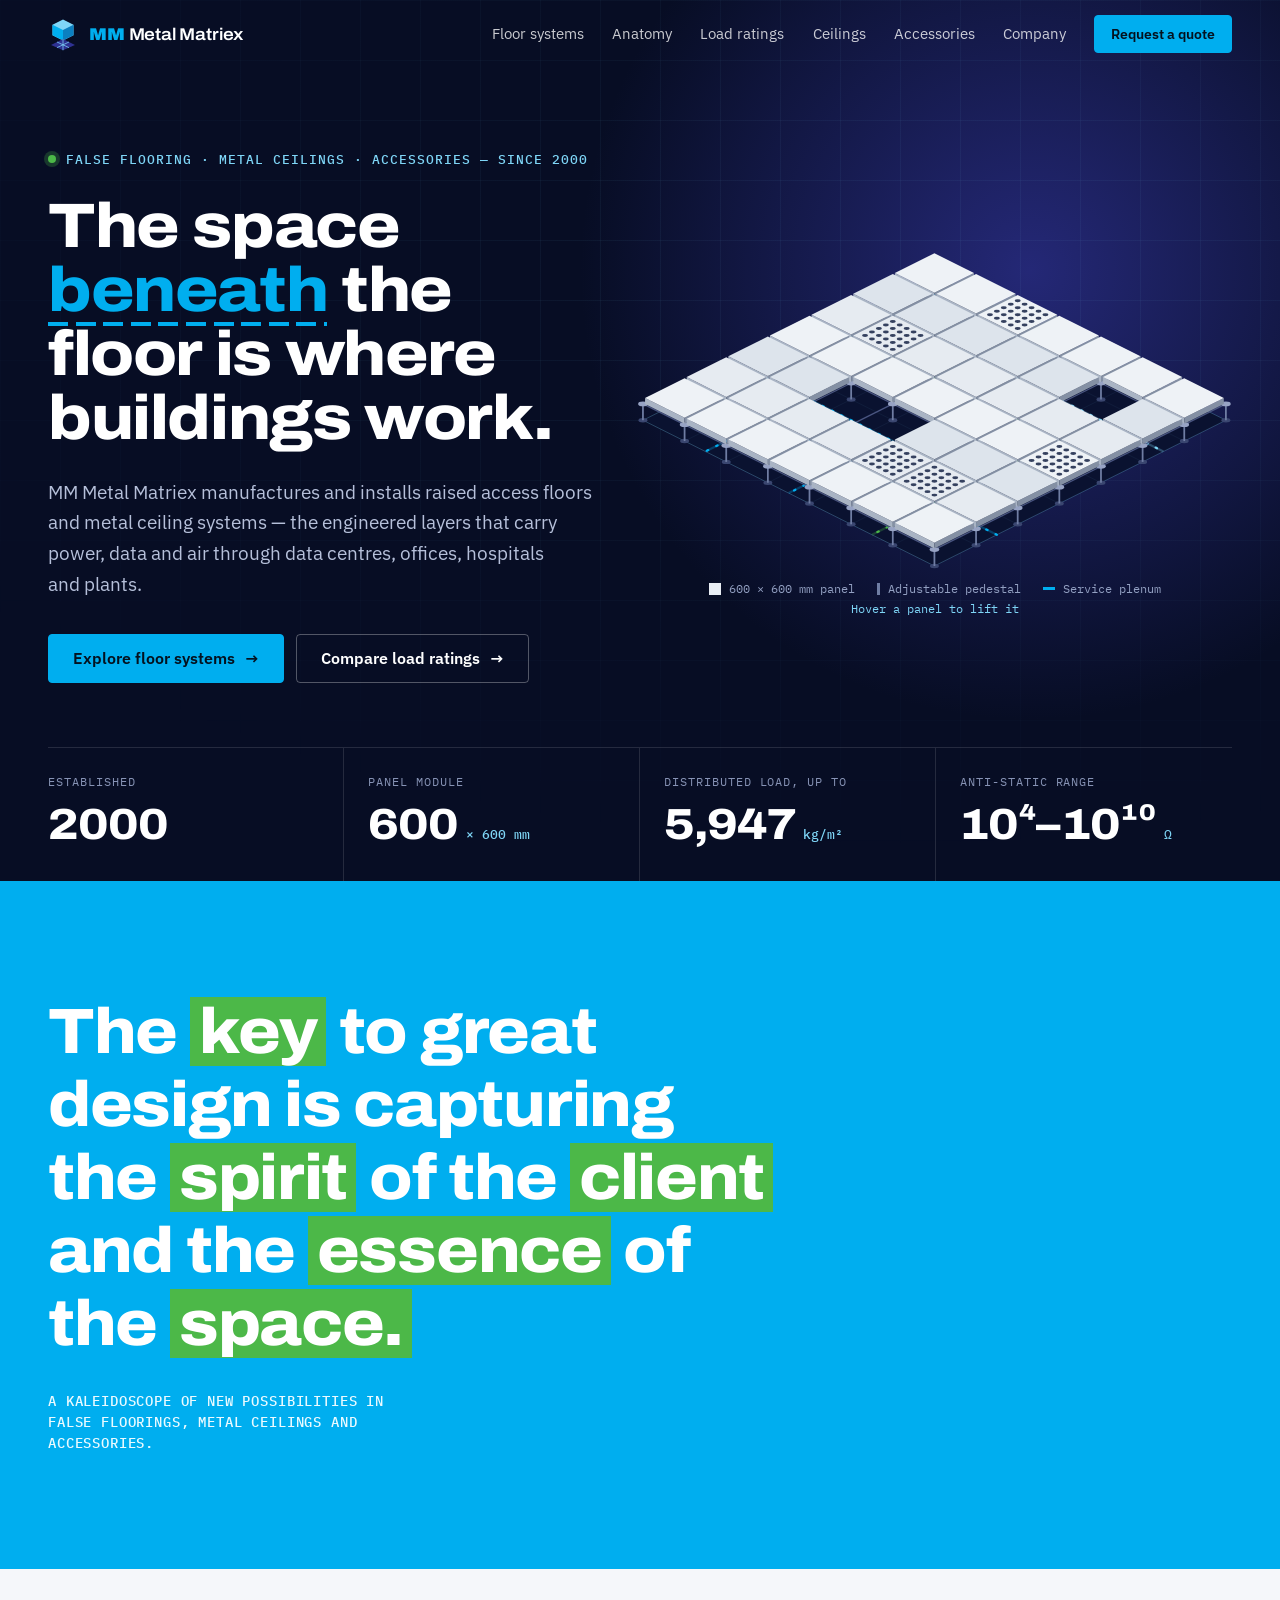
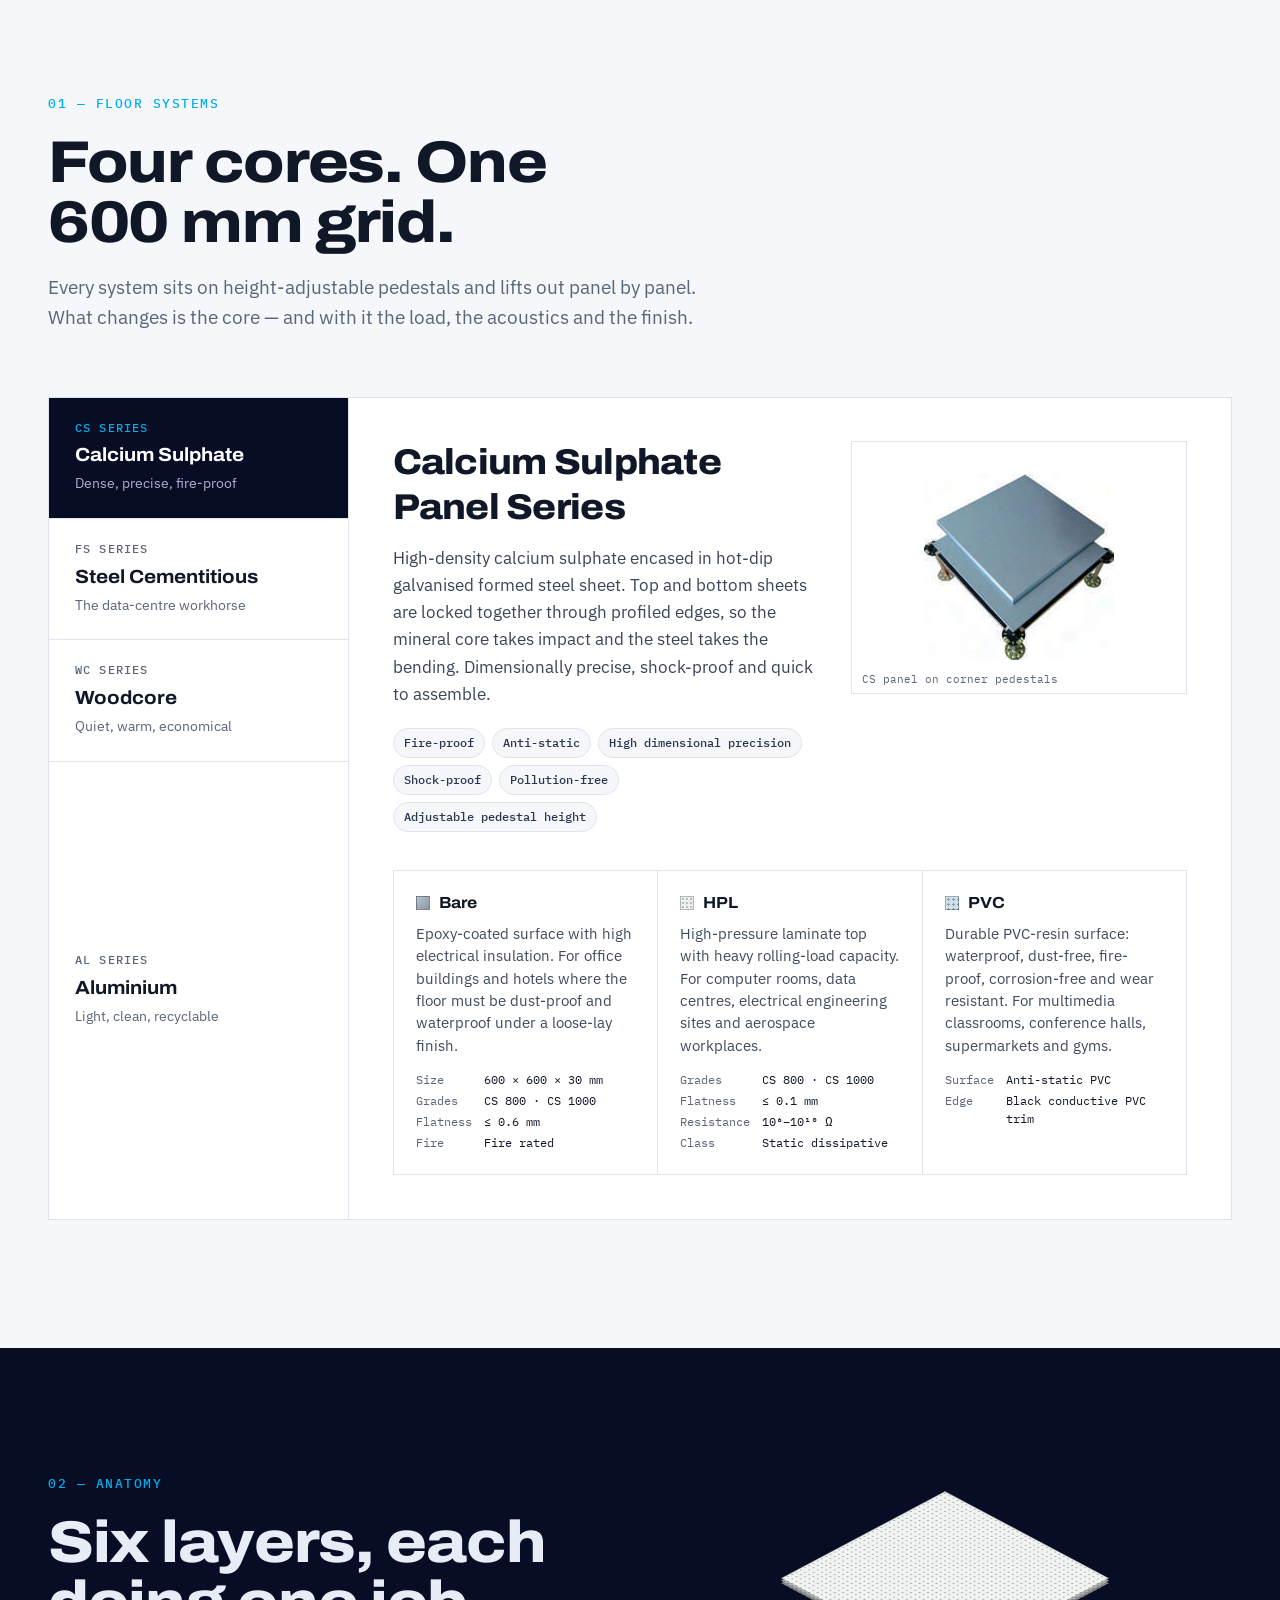
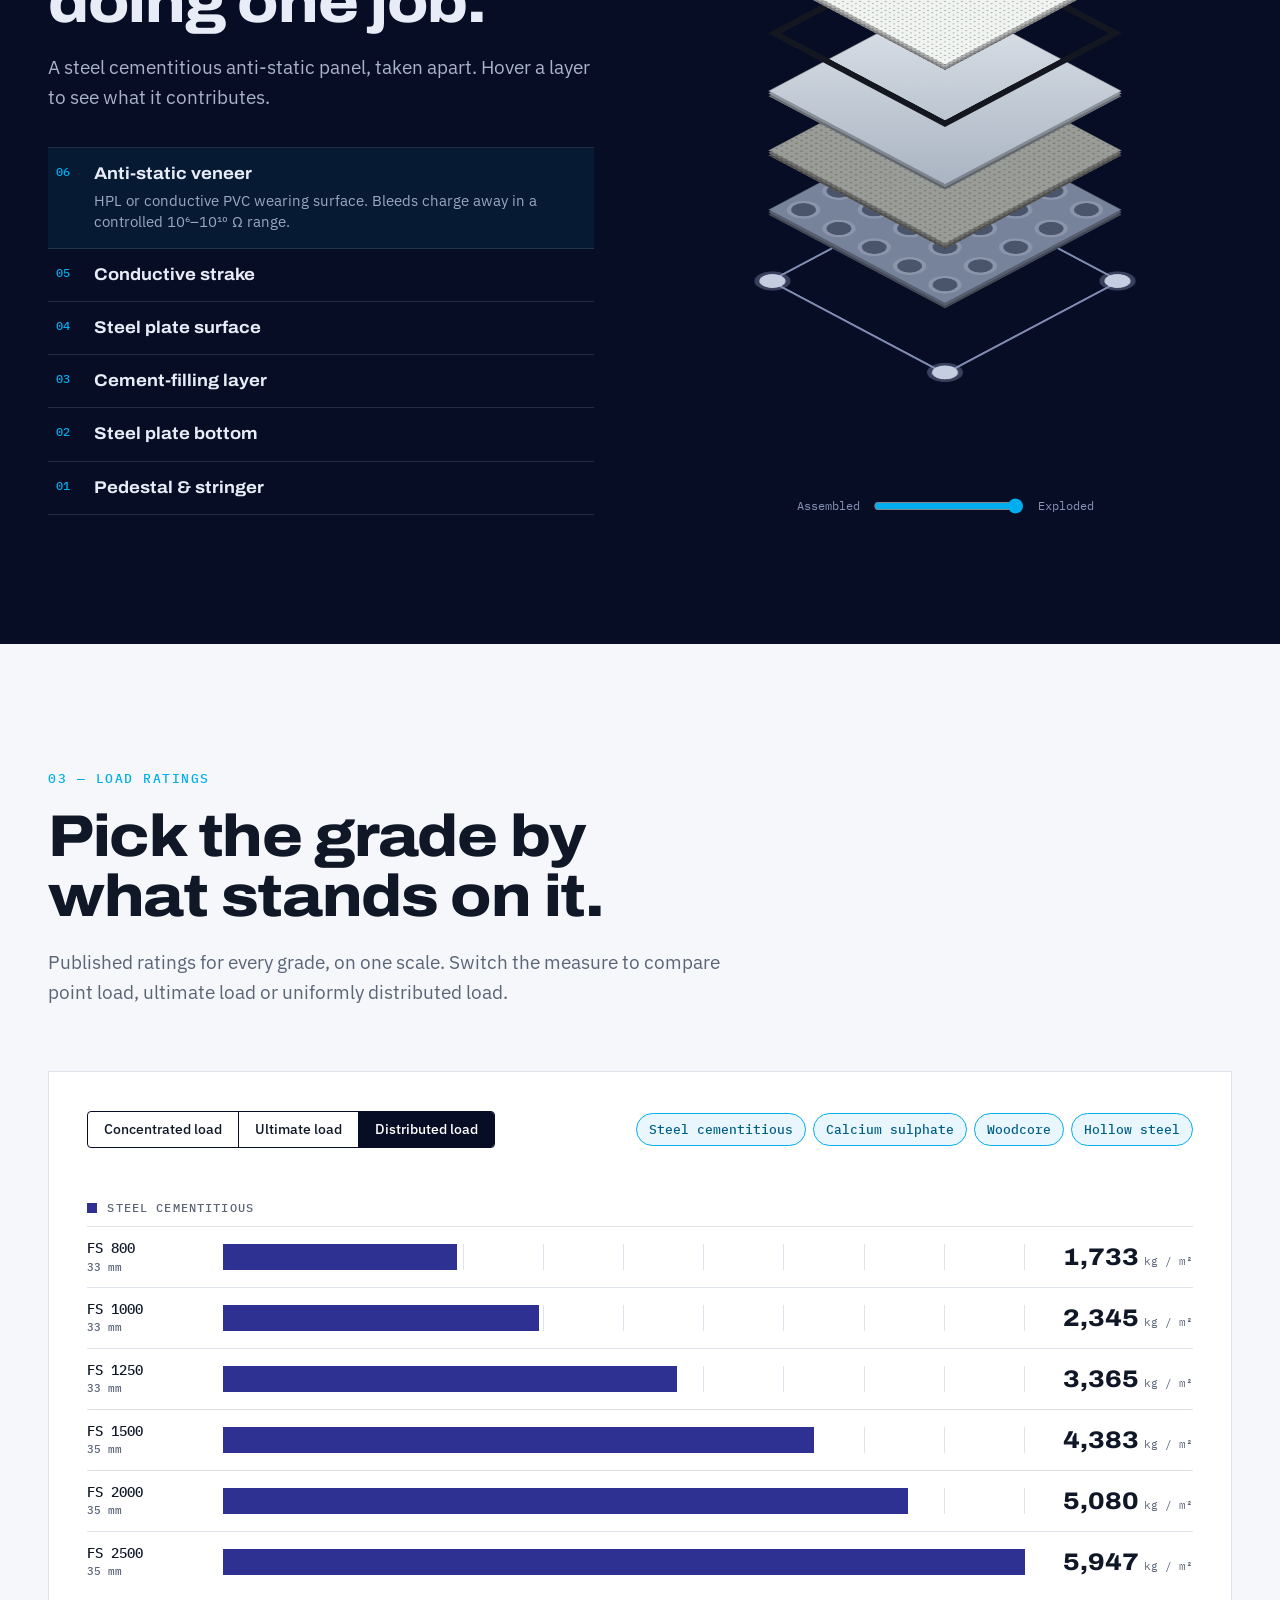
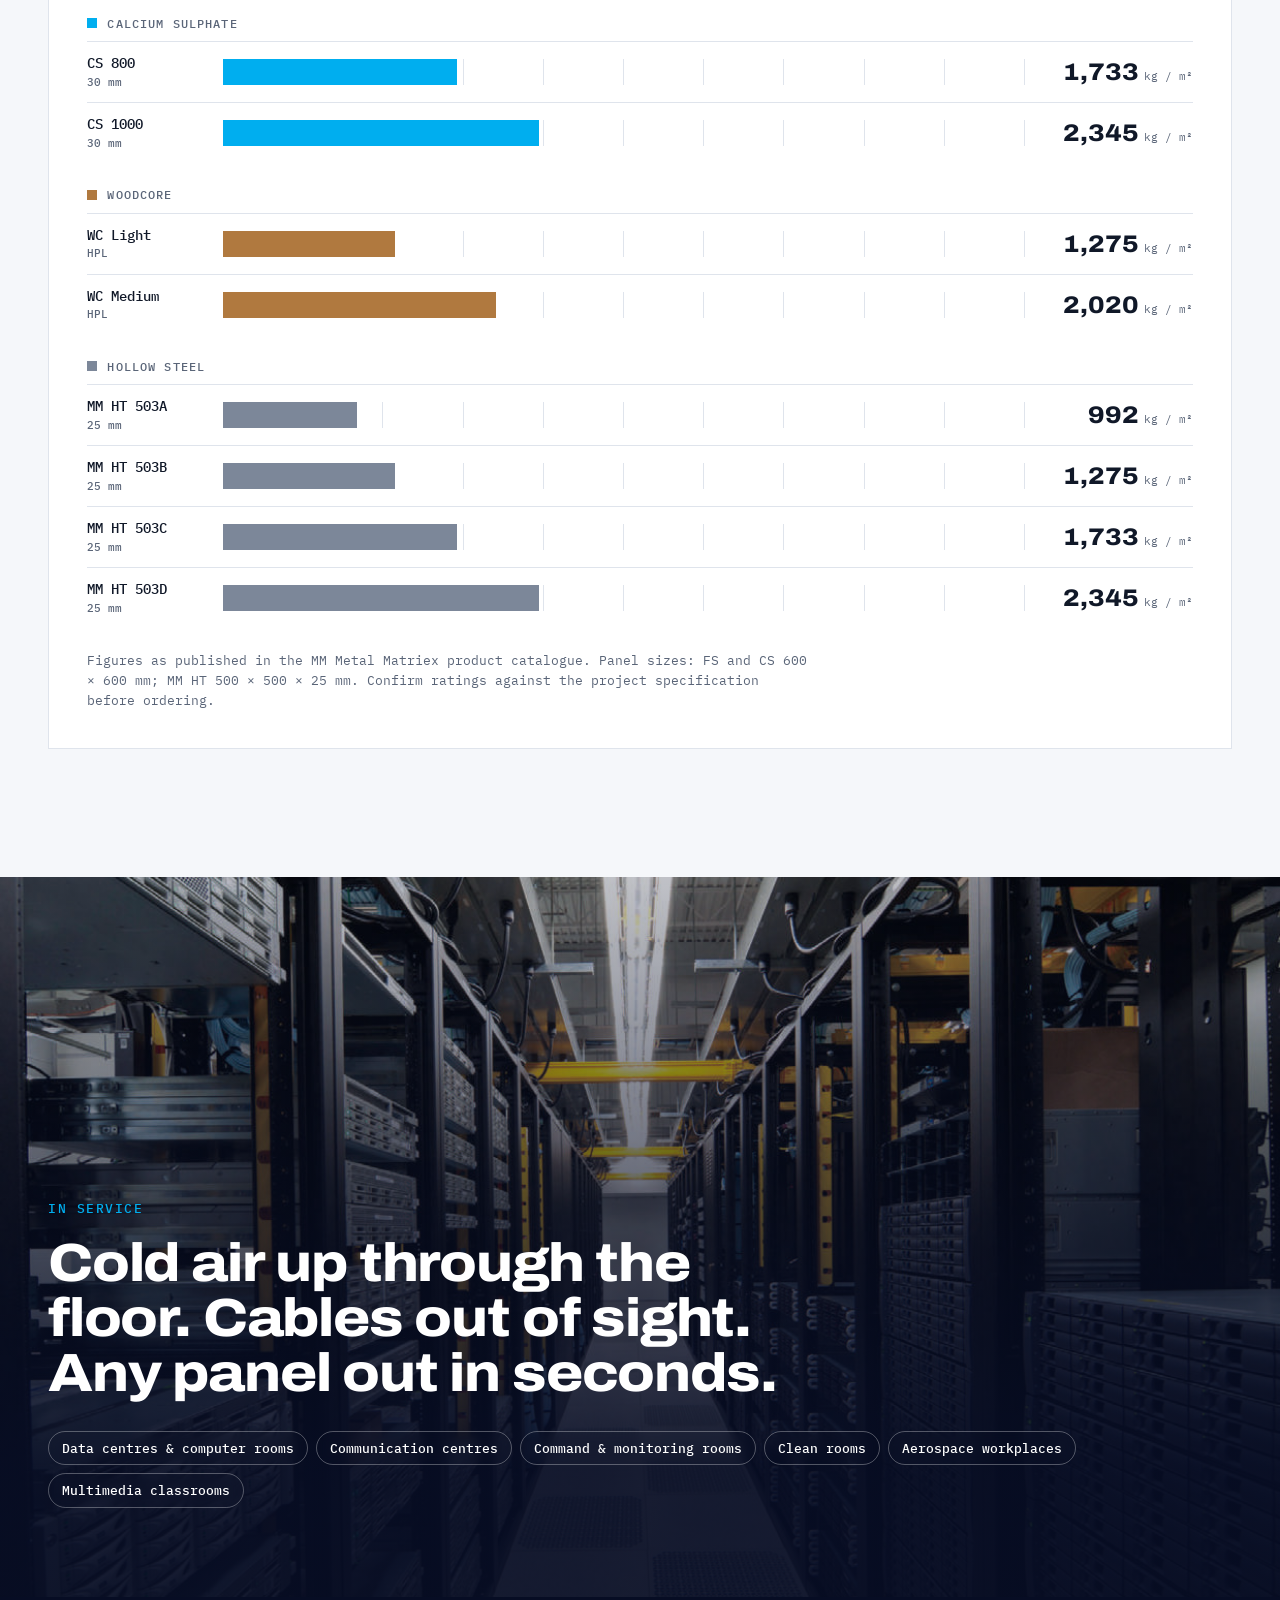
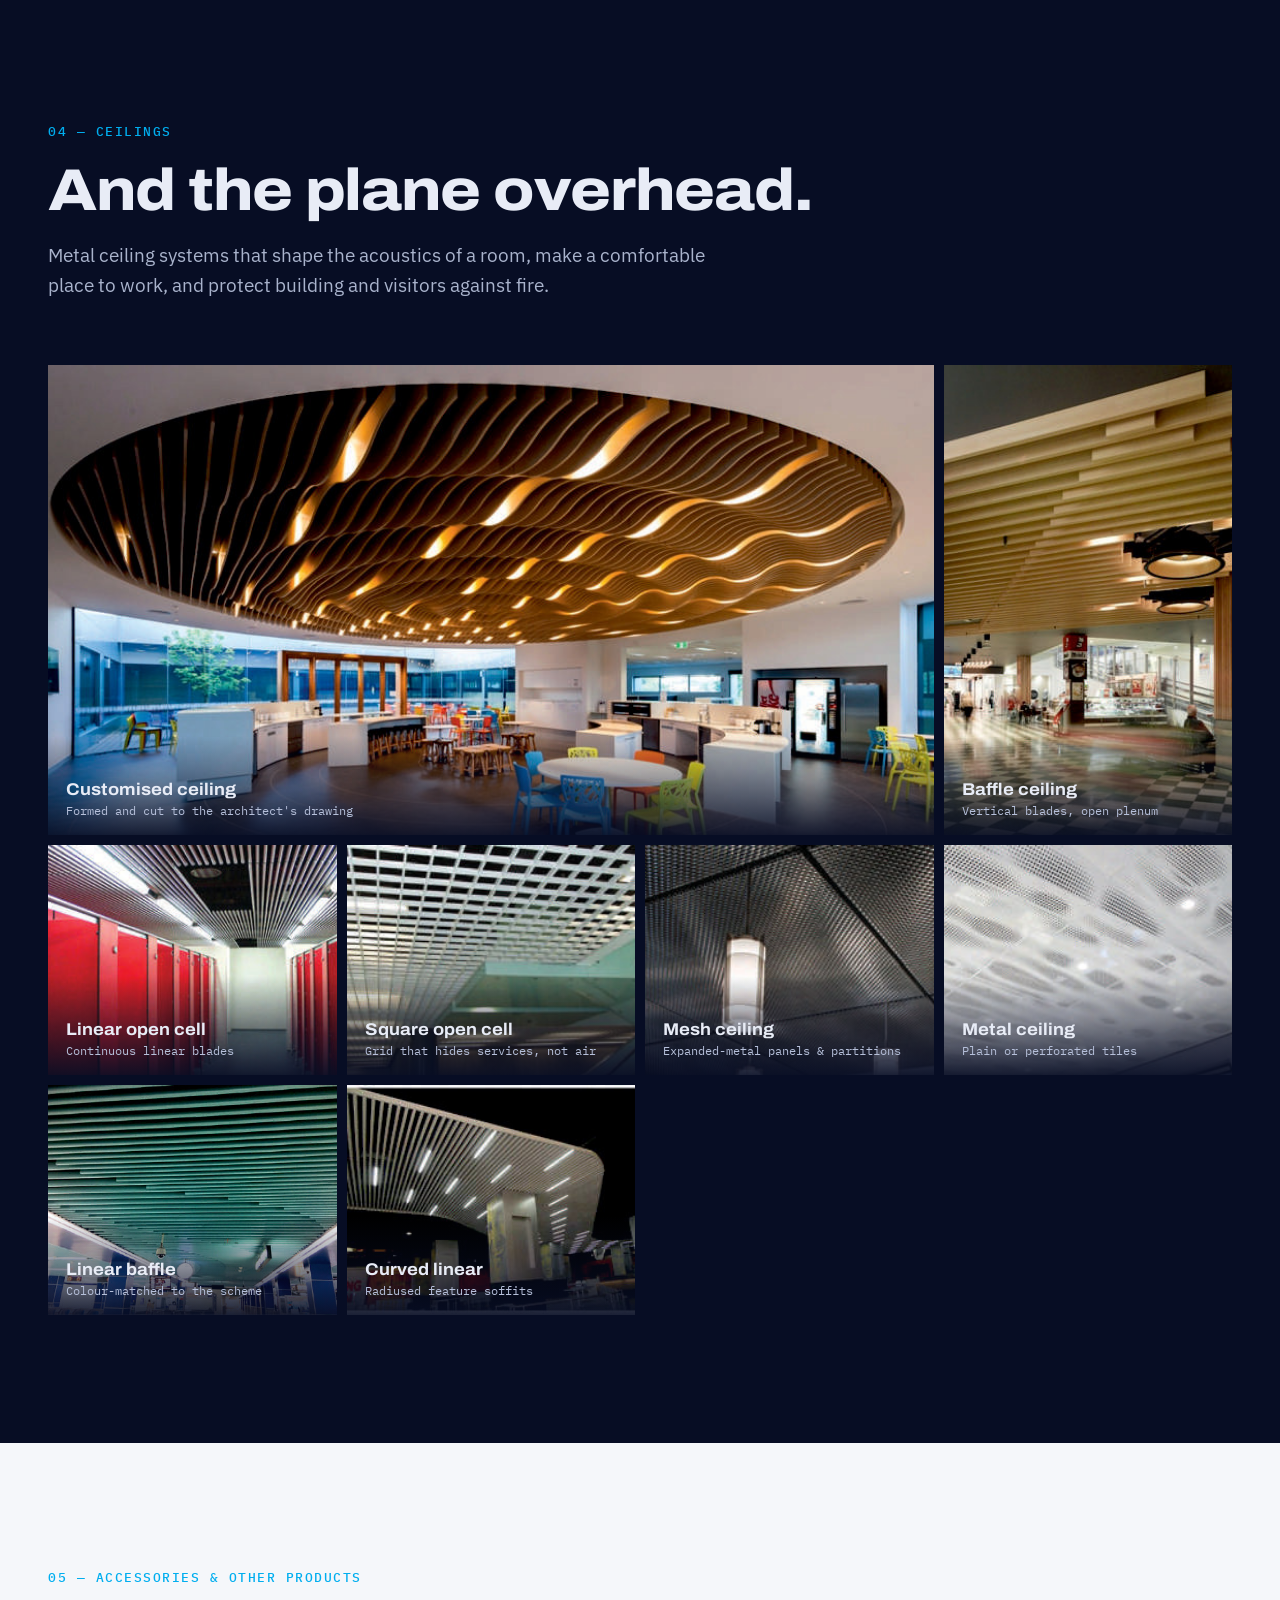
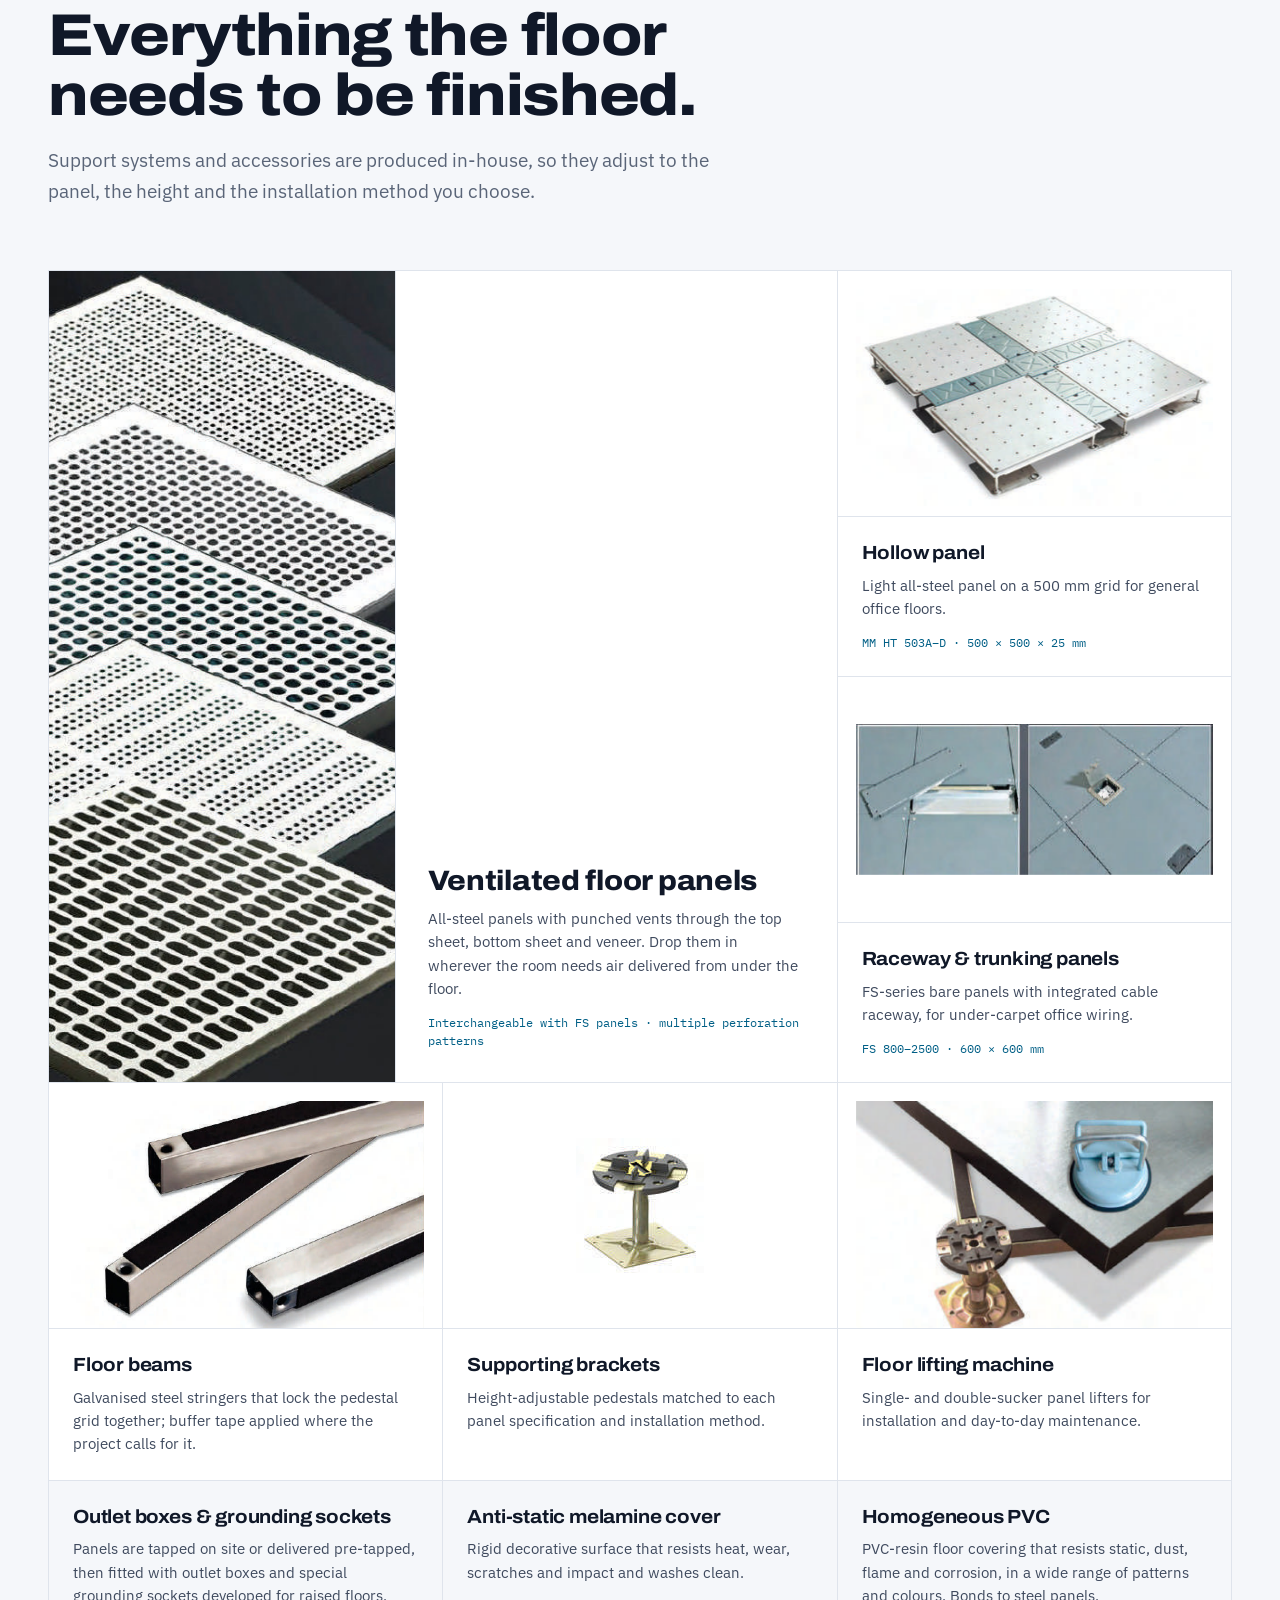
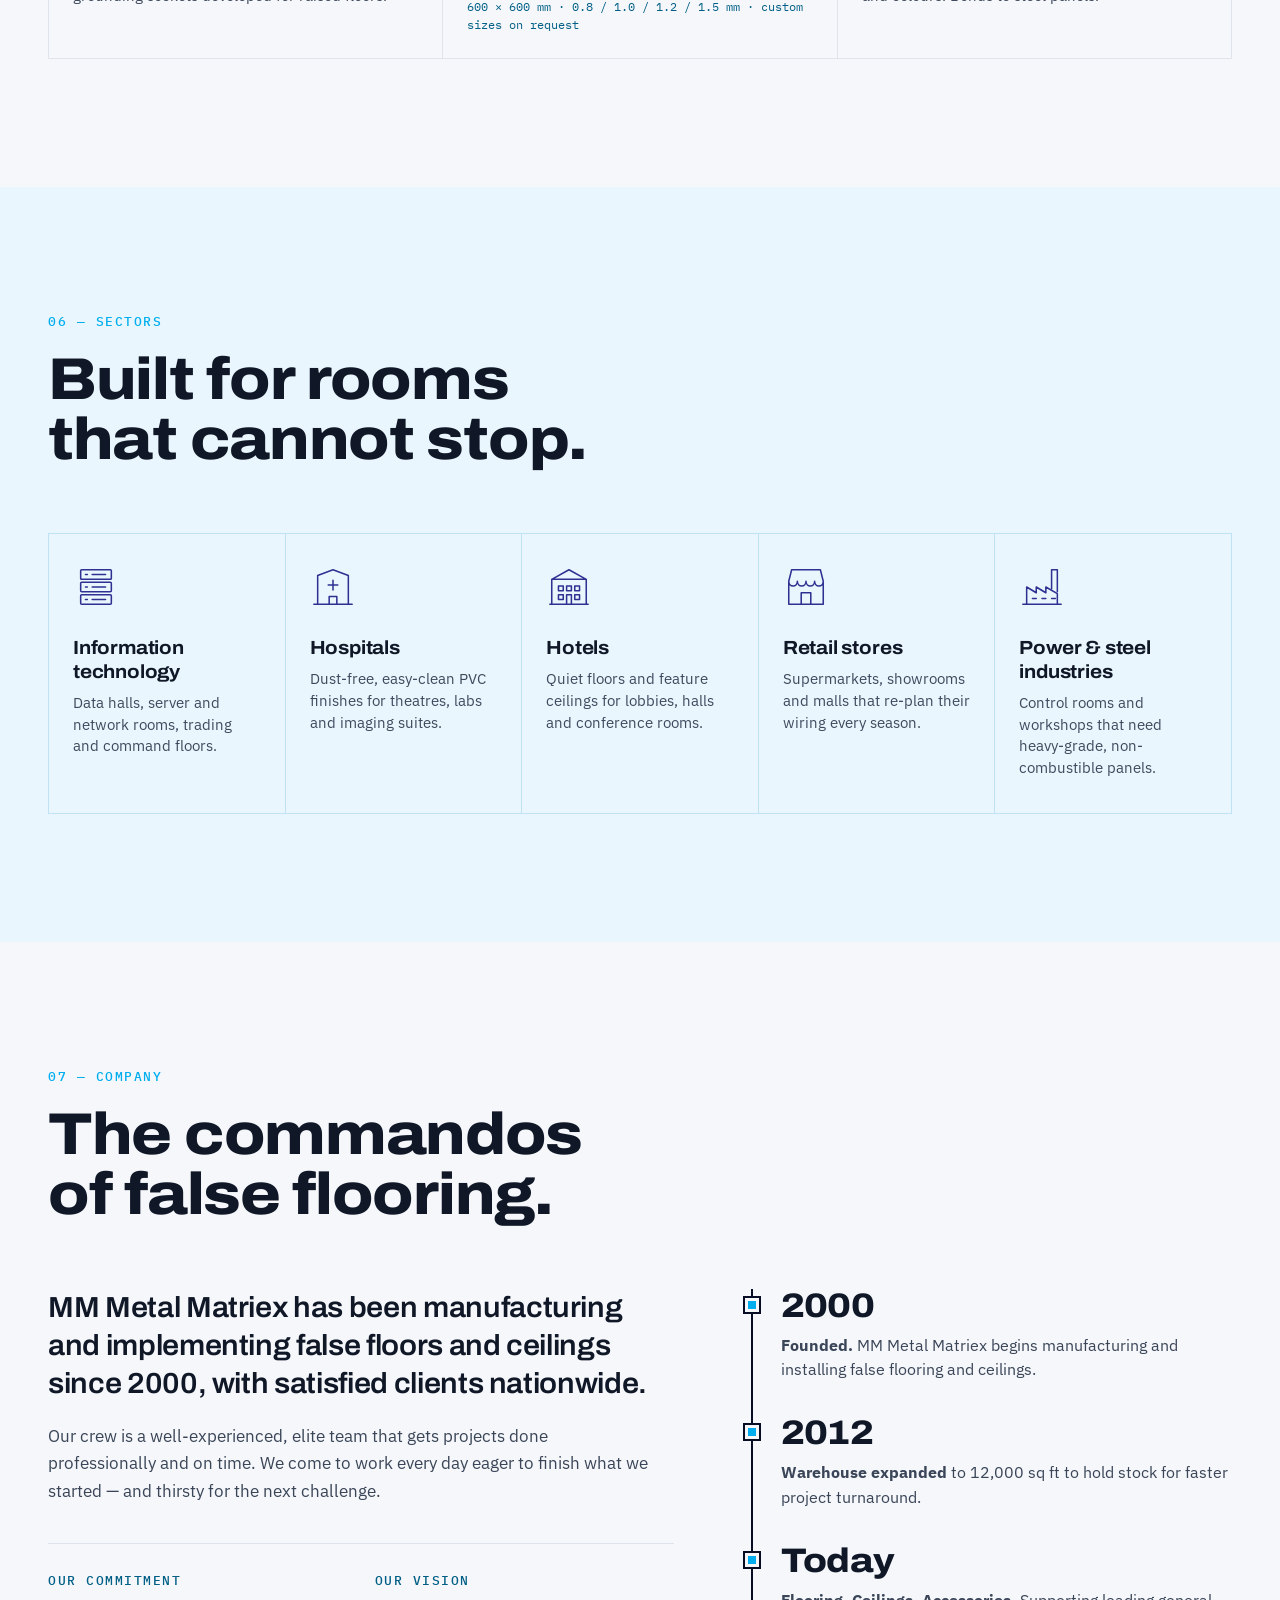
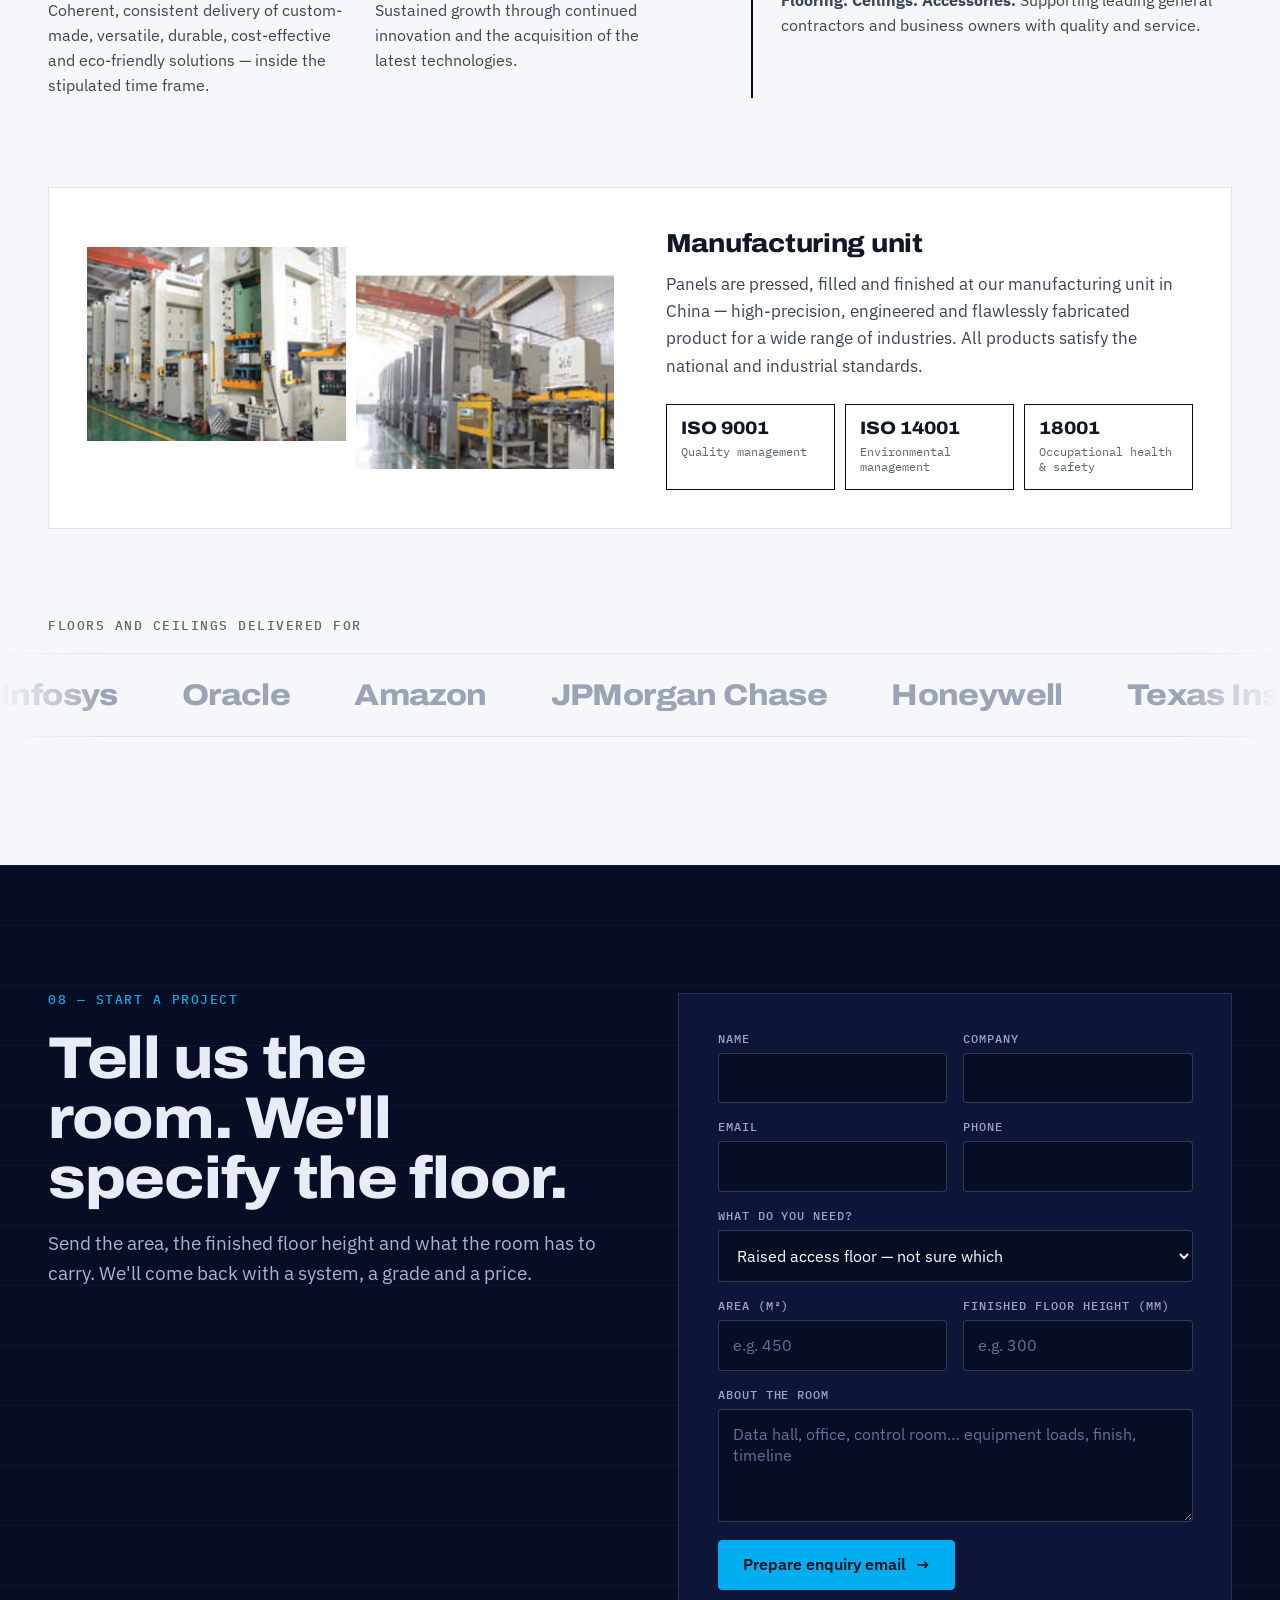
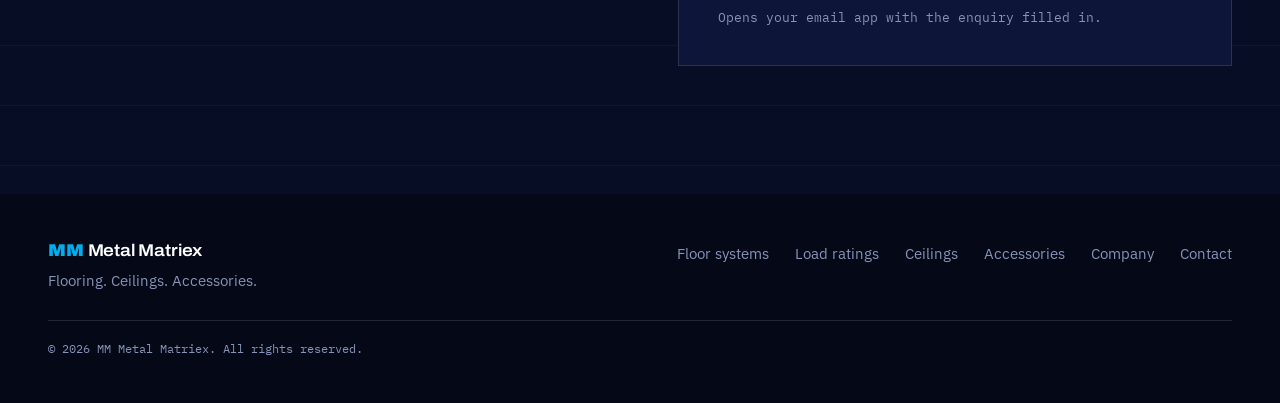
==== index.html @ 594da1cd "Build MM Metal Matriex website from product catalogue Single-page static site: interactive raised-fl" ====
<!doctype html>
<html lang="en">
<head>
<meta charset="utf-8">
<meta name="viewport" content="width=device-width, initial-scale=1">
<title>MM Metal Matriex — Raised Access Floors, Metal Ceilings &amp; Accessories</title>
<meta name="description" content="MM Metal Matriex manufactures and installs raised access flooring, metal ceiling systems and accessories for data centres, offices, hospitals, hotels and industry. Since 2000.">
<meta name="theme-color" content="#070d24">
<meta property="og:title" content="MM Metal Matriex — Raised Access Floors &amp; Metal Ceilings">
<meta property="og:description" content="Calcium sulphate, steel cementitious, woodcore and aluminium access floors. Metal ceiling systems. Manufactured, supplied and installed since 2000.">
<meta property="og:image" content="assets/img/datacenter.jpg">
<link rel="icon" type="image/svg+xml" href="assets/favicon.svg">
<link rel="preconnect" href="https://fonts.googleapis.com">
<link rel="preconnect" href="https://fonts.gstatic.com" crossorigin>
<link href="https://fonts.googleapis.com/css2?family=Archivo:wdth,wght@62..125,400..900&family=IBM+Plex+Mono:wght@400;500&family=IBM+Plex+Sans:wght@400;500;600&display=swap" rel="stylesheet">
<link rel="stylesheet" href="css/styles.css">
</head>
<body>
<a class="skip" href="#main">Skip to content</a>

<header class="nav" id="nav">
  <div class="wrap nav__in">
    <a class="brand" href="#top" aria-label="MM Metal Matriex — home">
      <svg class="brand__mark" viewBox="0 0 40 44" aria-hidden="true">
        <path d="M20 2 34 9v14L20 30 6 23V9z" fill="#7fd6f7"/>
        <path d="M20 16v14L6 23V9z" fill="#00aeef"/>
        <path d="M20 16v14l14-7V9z" fill="#0b7fc0"/>
        <path d="M20 28 36 36 20 43 4 36z" fill="#2e3192"/>
        <path d="M20 28v15M12 32l16 7.5M28 32 12 39.5" stroke="#7fd6f7" stroke-width="1" fill="none"/>
      </svg>
      <span class="brand__txt"><b>MM</b> Metal Matriex</span>
    </a>
    <nav class="nav__links" id="navLinks" aria-label="Primary">
      <a href="#systems">Floor systems</a>
      <a href="#anatomy">Anatomy</a>
      <a href="#loads">Load ratings</a>
      <a href="#ceilings">Ceilings</a>
      <a href="#accessories">Accessories</a>
      <a href="#company">Company</a>
      <a class="btn btn--sm" href="#contact">Request a quote</a>
    </nav>
    <button class="nav__toggle" id="navToggle" aria-label="Menu" aria-expanded="false" aria-controls="navLinks"><span></span><span></span></button>
  </div>
</header>

<main id="main">

<!-- ============ HERO ============ -->
<section class="hero" id="top">
  <div class="hero__grid" aria-hidden="true"></div>
  <div class="wrap hero__in">
    <div class="hero__copy">
      <p class="eyebrow"><span class="dot"></span>False flooring · Metal ceilings · Accessories — since 2000</p>
      <h1>The space <em>beneath</em> the floor is where buildings work.</h1>
      <p class="lede">MM Metal Matriex manufactures and installs raised access floors and metal ceiling systems — the engineered layers that carry power, data and air through data centres, offices, hospitals and plants.</p>
      <div class="hero__cta">
        <a class="btn" href="#systems">Explore floor systems</a>
        <a class="btn btn--ghost" href="#loads">Compare load ratings</a>
      </div>
    </div>
    <figure class="hero__fig">
      <svg id="floor" role="img" aria-label="Interactive illustration of a raised access floor: panels on pedestals above a service plenum carrying cables"></svg>
      <figcaption>
        <span><i class="k k--panel"></i>600 × 600 mm panel</span>
        <span><i class="k k--ped"></i>Adjustable pedestal</span>
        <span><i class="k k--cable"></i>Service plenum</span>
        <span class="hint">Hover a panel to lift it</span>
      </figcaption>
    </figure>
  </div>
  <div class="wrap">
    <dl class="stats">
      <div><dt>Established</dt><dd>2000</dd></div>
      <div><dt>Panel module</dt><dd>600<small> × 600 mm</small></dd></div>
      <div><dt>Distributed load, up to</dt><dd>5,947<small> kg/m²</small></dd></div>
      <div><dt>Anti-static range</dt><dd>10⁴–10¹⁰<small> Ω</small></dd></div>
    </dl>
  </div>
</section>

<!-- ============ MANIFESTO ============ -->
<section class="manifesto">
  <div class="wrap">
    <blockquote>The <mark>key</mark> to great design is capturing the <mark>spirit</mark> of the <mark>client</mark> and the <mark>essence</mark> of the <mark>space.</mark></blockquote>
    <p>A kaleidoscope of new possibilities in false floorings, metal ceilings and accessories.</p>
  </div>
</section>

<!-- ============ SYSTEMS ============ -->
<section class="sec" id="systems">
  <div class="wrap">
    <header class="sec__head">
      <p class="tag">01 — Floor systems</p>
      <h2>Four cores. One 600&nbsp;mm grid.</h2>
      <p class="sec__sub">Every system sits on height-adjustable pedestals and lifts out panel by panel. What changes is the core — and with it the load, the acoustics and the finish.</p>
    </header>

    <div class="sys">
      <div class="sys__tabs" role="tablist" aria-label="Floor system families" id="sysTabs"></div>
      <div class="sys__panel" id="sysPanel" role="tabpanel" aria-live="polite"></div>
    </div>
  </div>
</section>

<!-- ============ ANATOMY ============ -->
<section class="sec sec--dark" id="anatomy">
  <div class="wrap anat">
    <div class="anat__copy">
      <p class="tag">02 — Anatomy</p>
      <h2>Six layers, each doing one job.</h2>
      <p class="sec__sub">A steel cementitious anti-static panel, taken apart. Hover a layer to see what it contributes.</p>
      <ol class="anat__list" id="anatList">
        <li data-l="5"><b>Anti-static veneer</b><span>HPL or conductive PVC wearing surface. Bleeds charge away in a controlled 10⁶–10¹⁰ Ω range.</span></li>
        <li data-l="4"><b>Conductive strake</b><span>Black conductive edge trim on all four sides. Protects the veneer edge and bonds panel to panel.</span></li>
        <li data-l="3"><b>Steel plate surface</b><span>Flat top sheet, epoxy coated. Flatness held to ≤ 0.6 mm across the panel.</span></li>
        <li data-l="2"><b>Cement-filling layer</b><span>Lightweight cement infill. Adds mass and stiffness, deadens footfall, will not burn.</span></li>
        <li data-l="1"><b>Steel plate bottom</b><span>Deep-drawn dimpled pan, welded to the top sheet so the two act as one structure.</span></li>
        <li data-l="0"><b>Pedestal &amp; stringer</b><span>Height-adjustable supports at all four corners, tied together with galvanised steel beams.</span></li>
      </ol>
    </div>
    <div class="anat__stage">
      <div class="stack" id="stack" aria-hidden="true">
        <div class="ly ly--0" data-l="0"><i></i><i></i><i></i><i></i></div>
        <div class="ly ly--1" data-l="1"></div>
        <div class="ly ly--2" data-l="2"></div>
        <div class="ly ly--3" data-l="3"></div>
        <div class="ly ly--4" data-l="4"></div>
        <div class="ly ly--5" data-l="5"></div>
      </div>
      <label class="anat__ctl">Assembled
        <input type="range" id="explode" min="0" max="100" value="100" aria-label="Explode the panel layers">
        Exploded</label>
    </div>
  </div>
</section>

<!-- ============ LOADS ============ -->
<section class="sec" id="loads">
  <div class="wrap">
    <header class="sec__head">
      <p class="tag">03 — Load ratings</p>
      <h2>Pick the grade by what stands on it.</h2>
      <p class="sec__sub">Published ratings for every grade, on one scale. Switch the measure to compare point load, ultimate load or uniformly distributed load.</p>
    </header>
    <div class="load">
      <div class="load__ctl">
        <div class="seg" id="loadMetric" role="group" aria-label="Load measure"></div>
        <div class="chips" id="loadSeries" role="group" aria-label="Series"></div>
      </div>
      <div class="load__chart" id="loadChart"></div>
      <p class="note">Figures as published in the MM Metal Matriex product catalogue. Panel sizes: FS and CS 600 × 600 mm; MM HT 500 × 500 × 25 mm. Confirm ratings against the project specification before ordering.</p>
    </div>
  </div>
</section>

<!-- ============ BAND ============ -->
<section class="band" aria-label="Raised access floor in a data centre">
  <img src="assets/img/datacenter.jpg" alt="Data centre aisle with perforated raised-floor panels between server racks" loading="lazy">
  <div class="wrap band__in">
    <p class="tag">In service</p>
    <h2>Cold air up through the floor. Cables out of sight. Any panel out in seconds.</h2>
    <ul class="band__list">
      <li>Data centres &amp; computer rooms</li><li>Communication centres</li><li>Command &amp; monitoring rooms</li><li>Clean rooms</li><li>Aerospace workplaces</li><li>Multimedia classrooms</li>
    </ul>
  </div>
</section>

<!-- ============ CEILINGS ============ -->
<section class="sec sec--dark" id="ceilings">
  <div class="wrap">
    <header class="sec__head">
      <p class="tag">04 — Ceilings</p>
      <h2>And the plane overhead.</h2>
      <p class="sec__sub">Metal ceiling systems that shape the acoustics of a room, make a comfortable place to work, and protect building and visitors against fire.</p>
    </header>
    <div class="ceil">
      <figure class="c c--a"><img src="assets/img/ceil-wave.jpg" alt="Circular wave-form baffle ceiling over an office café" loading="lazy"><figcaption><b>Customised ceiling</b><span>Formed and cut to the architect's drawing</span></figcaption></figure>
      <figure class="c c--b"><img src="assets/img/ceil-mall.jpg" alt="Timber-tone baffle ceiling in a shopping mall concourse" loading="lazy"><figcaption><b>Baffle ceiling</b><span>Vertical blades, open plenum</span></figcaption></figure>
      <figure class="c"><img src="assets/img/ceil-linear.jpg" alt="Linear open cell ceiling above a corridor" loading="lazy"><figcaption><b>Linear open cell</b><span>Continuous linear blades</span></figcaption></figure>
      <figure class="c"><img src="assets/img/ceil-opencell.jpg" alt="Square open cell grid ceiling" loading="lazy"><figcaption><b>Square open cell</b><span>Grid that hides services, not air</span></figcaption></figure>
      <figure class="c"><img src="assets/img/ceil-mesh.jpg" alt="Expanded metal mesh ceiling with pendant lights" loading="lazy"><figcaption><b>Mesh ceiling</b><span>Expanded-metal panels &amp; partitions</span></figcaption></figure>
      <figure class="c"><img src="assets/img/ceil-custom.jpg" alt="Perforated metal ceiling with a custom pattern" loading="lazy"><figcaption><b>Metal ceiling</b><span>Plain or perforated tiles</span></figcaption></figure>
      <figure class="c"><img src="assets/img/ceil-baffle-teal.jpg" alt="Teal linear baffle ceiling in a transit hall" loading="lazy"><figcaption><b>Linear baffle</b><span>Colour-matched to the scheme</span></figcaption></figure>
      <figure class="c"><img src="assets/img/ceil-curve.jpg" alt="Curved linear metal ceiling feature" loading="lazy"><figcaption><b>Curved linear</b><span>Radiused feature soffits</span></figcaption></figure>
    </div>
  </div>
</section>

<!-- ============ ACCESSORIES ============ -->
<section class="sec" id="accessories">
  <div class="wrap">
    <header class="sec__head">
      <p class="tag">05 — Accessories &amp; other products</p>
      <h2>Everything the floor needs to be finished.</h2>
      <p class="sec__sub">Support systems and accessories are produced in-house, so they adjust to the panel, the height and the installation method you choose.</p>
    </header>
    <div class="acc">
      <article class="a a--wide">
        <div class="a__img a__img--dark"><img src="assets/img/vent-panels.jpg" alt="Stack of perforated ventilated floor panels with different hole patterns" loading="lazy"></div>
        <div class="a__txt"><h3>Ventilated floor panels</h3><p>All-steel panels with punched vents through the top sheet, bottom sheet and veneer. Drop them in wherever the room needs air delivered from under the floor.</p><p class="spec">Interchangeable with FS panels · multiple perforation patterns</p></div>
      </article>
      <article class="a"><div class="a__img"><img src="assets/img/hollow.jpg" alt="Hollow steel floor panels on corner pedestals" loading="lazy"></div><div class="a__txt"><h3>Hollow panel</h3><p>Light all-steel panel on a 500 mm grid for general office floors.</p><p class="spec">MM HT 503A–D · 500 × 500 × 25 mm</p></div></article>
      <article class="a"><div class="a__img"><img src="assets/img/raceway.jpg" alt="Bare floor panels with a cable raceway and floor outlet" loading="lazy"></div><div class="a__txt"><h3>Raceway &amp; trunking panels</h3><p>FS-series bare panels with integrated cable raceway, for under-carpet office wiring.</p><p class="spec">FS 800–2500 · 600 × 600 mm</p></div></article>
      <article class="a"><div class="a__img"><img src="assets/img/beams.jpg" alt="Galvanised steel floor beams with buffer tape" loading="lazy"></div><div class="a__txt"><h3>Floor beams</h3><p>Galvanised steel stringers that lock the pedestal grid together; buffer tape applied where the project calls for it.</p></div></article>
      <article class="a"><div class="a__img"><img src="assets/img/pedestal.jpg" alt="Adjustable raised floor pedestal with cross head" loading="lazy"></div><div class="a__txt"><h3>Supporting brackets</h3><p>Height-adjustable pedestals matched to each panel specification and installation method.</p></div></article>
      <article class="a"><div class="a__img"><img src="assets/img/lifter.jpg" alt="Suction-cup floor panel lifter on a panel" loading="lazy"></div><div class="a__txt"><h3>Floor lifting machine</h3><p>Single- and double-sucker panel lifters for installation and day-to-day maintenance.</p></div></article>
      <article class="a a--text"><div class="a__txt"><h3>Outlet boxes &amp; grounding sockets</h3><p>Panels are tapped on site or delivered pre-tapped, then fitted with outlet boxes and special grounding sockets developed for raised floors.</p></div></article>
      <article class="a a--text"><div class="a__txt"><h3>Anti-static melamine cover</h3><p>Rigid decorative surface that resists heat, wear, scratches and impact and washes clean.</p><p class="spec">600 × 600 mm · 0.8 / 1.0 / 1.2 / 1.5 mm · custom sizes on request</p></div></article>
      <article class="a a--text"><div class="a__txt"><h3>Homogeneous PVC</h3><p>PVC-resin floor covering that resists static, dust, flame and corrosion, in a wide range of patterns and colours. Bonds to steel panels.</p></div></article>
    </div>
  </div>
</section>

<!-- ============ SECTORS ============ -->
<section class="sec sec--tint" id="sectors">
  <div class="wrap">
    <header class="sec__head">
      <p class="tag">06 — Sectors</p>
      <h2>Built for rooms that cannot stop.</h2>
    </header>
    <ul class="sectors">
      <li><svg viewBox="0 0 48 48"><rect x="8" y="6" width="32" height="10" rx="1"/><rect x="8" y="19" width="32" height="10" rx="1"/><rect x="8" y="32" width="32" height="10" rx="1"/><path d="M13 11h2M13 24h2M13 37h2M20 11h14M20 24h14M20 37h14"/></svg><h3>Information technology</h3><p>Data halls, server and network rooms, trading and command floors.</p></li>
      <li><svg viewBox="0 0 48 48"><path d="M8 42V12l16-6 16 6v30M4 42h40"/><path d="M24 17v10M19 22h10M20 42v-8h8v8"/></svg><h3>Hospitals</h3><p>Dust-free, easy-clean PVC finishes for theatres, labs and imaging suites.</p></li>
      <li><svg viewBox="0 0 48 48"><path d="M6 42V16h36v26M4 42h40M6 16l18-10 18 10"/><path d="M13 23h5v5h-5zM21.5 23h5v5h-5zM30 23h5v5h-5zM13 32h5v5h-5zM30 32h5v5h-5zM21.5 42V32h5v10"/></svg><h3>Hotels</h3><p>Quiet floors and feature ceilings for lobbies, halls and conference rooms.</p></li>
      <li><svg viewBox="0 0 48 48"><path d="M6 18 9 6h30l3 12M6 18v24h36V18M6 18c0 3 2 5 4.5 5S15 21 15 18c0 3 2 5 4.5 5S24 21 24 18c0 3 2 5 4.5 5S33 21 33 18c0 3 2 5 4.5 5S42 21 42 18"/><path d="M19 42V30h10v12"/></svg><h3>Retail stores</h3><p>Supermarkets, showrooms and malls that re-plan their wiring every season.</p></li>
      <li><svg viewBox="0 0 48 48"><path d="M4 42h40M8 42V24l10 6v-6l10 6v-6l12 7v11"/><path d="M34 26V6h6v23M14 36h4M24 36h4M34 36h4"/></svg><h3>Power &amp; steel industries</h3><p>Control rooms and workshops that need heavy-grade, non-combustible panels.</p></li>
    </ul>
  </div>
</section>

<!-- ============ COMPANY ============ -->
<section class="sec" id="company">
  <div class="wrap">
    <header class="sec__head">
      <p class="tag">07 — Company</p>
      <h2>The commandos of false flooring.</h2>
    </header>
    <div class="co">
      <div class="co__txt">
        <p class="big">MM Metal Matriex has been manufacturing and implementing false floors and ceilings since 2000, with satisfied clients nationwide.</p>
        <p>Our crew is a well-experienced, elite team that gets projects done professionally and on time. We come to work every day eager to finish what we started — and thirsty for the next challenge.</p>
        <div class="co__pair">
          <div><h3>Our commitment</h3><p>Coherent, consistent delivery of custom-made, versatile, durable, cost-effective and eco-friendly solutions — inside the stipulated time frame.</p></div>
          <div><h3>Our vision</h3><p>Sustained growth through continued innovation and the acquisition of the latest technologies.</p></div>
        </div>
      </div>
      <ol class="tl">
        <li><time>2000</time><p><b>Founded.</b> MM Metal Matriex begins manufacturing and installing false flooring and ceilings.</p></li>
        <li><time>2012</time><p><b>Warehouse expanded</b> to 12,000 sq ft to hold stock for faster project turnaround.</p></li>
        <li><time>Today</time><p><b>Flooring. Ceilings. Accessories.</b> Supporting leading general contractors and business owners with quality and service.</p></li>
      </ol>
    </div>

    <div class="mfg">
      <div class="mfg__imgs">
        <img src="assets/img/factory-1.jpg" alt="Press line at the manufacturing unit" loading="lazy">
        <img src="assets/img/factory-2.jpg" alt="Panel forming line at the manufacturing unit" loading="lazy">
      </div>
      <div class="mfg__txt">
        <h3>Manufacturing unit</h3>
        <p>Panels are pressed, filled and finished at our manufacturing unit in China — high-precision, engineered and flawlessly fabricated product for a wide range of industries. All products satisfy the national and industrial standards.</p>
        <ul class="certs">
          <li><b>ISO 9001</b><span>Quality management</span></li>
          <li><b>ISO 14001</b><span>Environmental management</span></li>
          <li><b>18001</b><span>Occupational health &amp; safety</span></li>
        </ul>
      </div>
    </div>
  </div>

  <div class="clients" aria-label="Clients">
    <p class="wrap tag">Floors and ceilings delivered for</p>
    <div class="marq"><ul id="clients">
      <li>Infosys</li><li>Oracle</li><li>Amazon</li><li>JPMorgan Chase</li><li>Honeywell</li><li>Texas Instruments</li><li>Ericsson</li><li>IndianOil</li><li>Nike</li><li>Alcatel-Lucent</li><li>Arista</li><li>Informatica</li><li>Manipal</li><li>Amway</li><li>Conversant</li>
    </ul></div>
  </div>
</section>

<!-- ============ CONTACT ============ -->
<section class="sec sec--dark contact" id="contact">
  <div class="wrap contact__in">
    <div>
      <p class="tag">08 — Start a project</p>
      <h2>Tell us the room. We'll specify the floor.</h2>
      <p class="sec__sub">Send the area, the finished floor height and what the room has to carry. We'll come back with a system, a grade and a price.</p>
      <ul class="contact__info" id="contactInfo"></ul>
    </div>
    <form class="form" id="quote" novalidate>
      <div class="f2">
        <label>Name<input name="name" required autocomplete="name"></label>
        <label>Company<input name="company" autocomplete="organization"></label>
      </div>
      <div class="f2">
        <label>Email<input type="email" name="email" required autocomplete="email"></label>
        <label>Phone<input type="tel" name="phone" autocomplete="tel"></label>
      </div>
      <label>What do you need?
        <select name="system">
          <option>Raised access floor — not sure which</option>
          <option>Calcium sulphate panels</option>
          <option>Steel cementitious panels</option>
          <option>Woodcore panels</option>
          <option>Aluminium access floor</option>
          <option>Metal ceiling system</option>
          <option>Accessories / spares</option>
        </select>
      </label>
      <div class="f2">
        <label>Area (m²)<input name="area" inputmode="decimal" placeholder="e.g. 450"></label>
        <label>Finished floor height (mm)<input name="height" inputmode="numeric" placeholder="e.g. 300"></label>
      </div>
      <label>About the room<textarea name="msg" rows="4" placeholder="Data hall, office, control room… equipment loads, finish, timeline"></textarea></label>
      <button class="btn" type="submit">Prepare enquiry email</button>
      <p class="form__note" id="formNote">Opens your email app with the enquiry filled in.</p>
    </form>
  </div>
</section>

</main>

<footer class="foot">
  <div class="wrap foot__in">
    <div>
      <a class="brand" href="#top"><span class="brand__txt"><b>MM</b> Metal Matriex</span></a>
      <p>Flooring. Ceilings. Accessories.</p>
    </div>
    <nav aria-label="Footer">
      <a href="#systems">Floor systems</a><a href="#loads">Load ratings</a><a href="#ceilings">Ceilings</a><a href="#accessories">Accessories</a><a href="#company">Company</a><a href="#contact">Contact</a>
    </nav>
    <p class="foot__c">© <span id="yr">2026</span> MM Metal Matriex. All rights reserved.</p>
  </div>
</footer>

<script src="js/main.js"></script>
</body>
</html>
---- css/styles.css ----
/* MM Metal Matriex — site styles
   Palette taken from the product catalogue: process cyan, table navy, marker green. */
:root{
  --ink:#070d24; --ink-2:#0d1638; --ink-3:#162150;
  --navy:#2e3192; --cyan:#00aeef; --cyan-2:#7fd6f7; --green:#4cb848;
  --paper:#f5f7fa; --white:#fff; --tint:#e9f6fd;
  --text:#101828; --muted:#5a6578; --line:#dfe4ec; --line-d:rgba(255,255,255,.12);
  --disp:"Archivo",system-ui,sans-serif; --body:"IBM Plex Sans",system-ui,sans-serif; --mono:"IBM Plex Mono",ui-monospace,monospace;
  --r:4px; --wrap:1240px;
}
*,*::before,*::after{box-sizing:border-box}
html{scroll-behavior:smooth;scroll-padding-top:76px;-webkit-text-size-adjust:100%}
body{margin:0;font:400 17px/1.6 var(--body);color:var(--text);background:var(--paper);-webkit-font-smoothing:antialiased;overflow-x:hidden}
img,svg{display:block;max-width:100%}
h1,h2,h3,p,ul,ol,dl,dd,figure,blockquote{margin:0}
ul,ol{padding:0;list-style:none}
a{color:inherit;text-decoration:none}
button,input,select,textarea{font:inherit;color:inherit}
:focus-visible{outline:2px solid var(--cyan);outline-offset:3px}
.wrap{width:min(var(--wrap),100% - 2*clamp(18px,4vw,48px));margin-inline:auto}
.skip{position:absolute;left:-999px;top:8px;background:#fff;padding:8px 14px;z-index:99}.skip:focus{left:8px}

h1,h2{font-family:var(--disp);font-stretch:112%;font-weight:800;letter-spacing:-.022em;line-height:1.02;text-wrap:balance}
h2{font-size:clamp(34px,4.6vw,60px)}
h3{font-family:var(--disp);font-stretch:108%;font-weight:700;font-size:19px;letter-spacing:-.01em;line-height:1.25}
.tag{font:500 12.5px/1 var(--mono);letter-spacing:.12em;text-transform:uppercase;color:var(--cyan);margin-bottom:22px}
.sec{padding:clamp(72px,10vw,136px) 0;position:relative}
.sec--dark{background:var(--ink);color:#e8ecf6}
.sec--tint{background:var(--tint)}
.sec__head{max-width:820px;margin-bottom:clamp(36px,5vw,64px)}
.sec__sub{margin-top:20px;font-size:19px;color:var(--muted);max-width:62ch;text-wrap:pretty}
.sec--dark .sec__sub{color:#a9b3cc}
.note{font:400 12.5px/1.6 var(--mono);color:var(--muted);margin-top:22px;max-width:90ch}

.btn{display:inline-flex;align-items:center;gap:10px;background:var(--cyan);color:#04121f;font:600 15.5px/1 var(--body);padding:16px 24px;border-radius:var(--r);border:1px solid var(--cyan);cursor:pointer;transition:transform .2s,background .2s,box-shadow .2s}
.btn::after{content:"→";transition:transform .2s}
.btn:hover{background:#3cc4f6;box-shadow:0 8px 28px -8px rgba(0,174,239,.7)}.btn:hover::after{transform:translateX(4px)}
.btn--ghost{background:transparent;color:#fff;border-color:rgba(255,255,255,.3)}.btn--ghost:hover{background:rgba(255,255,255,.08);box-shadow:none}
.btn--sm{padding:11px 16px;font-size:14px}.btn--sm::after{content:none}

/* ---------- nav ---------- */
.nav{position:fixed;inset:0 0 auto;z-index:50;color:#fff;transition:background .3s,box-shadow .3s}
.nav.is-stuck{background:rgba(7,13,36,.86);backdrop-filter:blur(14px);box-shadow:0 1px 0 var(--line-d)}
.nav__in{display:flex;align-items:center;justify-content:space-between;height:68px}
.brand{display:flex;align-items:center;gap:11px}
.brand__mark{width:30px;height:33px}
.brand__txt{font:600 17px/1 var(--disp);font-stretch:110%;letter-spacing:-.01em}
.brand__txt b{font-weight:900;color:var(--cyan)}
.nav__links{display:flex;align-items:center;gap:clamp(14px,2.2vw,30px);font-size:14.5px}
.nav__links a:not(.btn){opacity:.78;transition:opacity .2s}.nav__links a:not(.btn):hover{opacity:1}
.nav__toggle{display:none;width:44px;height:44px;background:none;border:0;cursor:pointer;position:relative}
.nav__toggle span{position:absolute;left:11px;right:11px;height:2px;background:#fff;transition:transform .25s,top .25s}
.nav__toggle span:first-child{top:17px}.nav__toggle span:last-child{top:26px}
.nav__toggle[aria-expanded=true] span:first-child{top:21px;transform:rotate(45deg)}
.nav__toggle[aria-expanded=true] span:last-child{top:21px;transform:rotate(-45deg)}

/* ---------- hero ---------- */
.hero{background:var(--ink);color:#fff;padding:clamp(112px,13vw,150px) 0 0;position:relative;overflow:hidden}
.hero__grid{position:absolute;inset:0;background:
  linear-gradient(rgba(127,214,247,.055) 1px,transparent 1px) 0 0/60px 60px,
  linear-gradient(90deg,rgba(127,214,247,.055) 1px,transparent 1px) 0 0/60px 60px;
  mask-image:radial-gradient(120% 90% at 70% 30%,#000 20%,transparent 75%)}
.hero::before{content:"";position:absolute;width:900px;height:900px;right:-200px;top:-180px;background:radial-gradient(closest-side,rgba(46,49,146,.75),transparent);pointer-events:none}
.hero__in{position:relative;display:grid;grid-template-columns:minmax(0,1fr) minmax(0,1.08fr);gap:clamp(20px,3vw,48px);align-items:center}
.eyebrow{font:500 12.5px/1.5 var(--mono);letter-spacing:.08em;text-transform:uppercase;color:var(--cyan-2);display:flex;gap:10px;align-items:center;margin-bottom:26px}
.dot{width:8px;height:8px;background:var(--green);border-radius:50%;box-shadow:0 0 0 4px rgba(76,184,72,.25);flex:none}
.hero h1{font-size:clamp(38px,4.9vw,70px)}
.hero h1 em{font-style:normal;color:var(--cyan);position:relative;white-space:nowrap}
.hero h1 em::after{content:"";position:absolute;left:0;right:0;bottom:-.04em;height:.07em;background:repeating-linear-gradient(90deg,var(--cyan) 0 .32em,transparent .32em .44em)}
.lede{margin-top:26px;font-size:clamp(17px,1.5vw,20px);color:#b6c0da;max-width:54ch;text-wrap:pretty}
.hero__cta{display:flex;flex-wrap:wrap;gap:12px;margin-top:34px}
.hero__fig{position:relative}
#floor{width:100%;height:auto;overflow:visible}
#floor .p{transition:transform .55s cubic-bezier(.2,.9,.25,1.15),opacity .45s}
#floor .p.up{transform:translateY(-34px);opacity:.42}
#floor .hit{fill:transparent;cursor:pointer}
#floor .cable{fill:none;stroke-width:3;stroke-linecap:round;stroke-dasharray:2 12;animation:flow 1.6s linear infinite}
#floor .cable-b{fill:none;stroke-width:3;opacity:.28}
@keyframes flow{to{stroke-dashoffset:-14}}
.hero__fig figcaption{display:flex;flex-wrap:wrap;gap:8px 22px;font:400 12px/1 var(--mono);color:#93a0c2;margin-top:6px;justify-content:center}
.hero__fig figcaption span{display:flex;align-items:center;gap:8px}
.k{width:12px;height:12px;display:inline-block}
.k--panel{background:#e8edf3}.k--ped{background:#6f7da3;width:3px}.k--cable{background:var(--cyan);height:3px}
.hint{color:var(--cyan-2)}
.stats{position:relative;display:grid;grid-template-columns:repeat(4,1fr);margin-top:clamp(36px,5vw,64px);border-top:1px solid var(--line-d)}
.stats>div{padding:26px 24px 34px 0;border-right:1px solid var(--line-d)}
.stats>div+div{padding-left:24px}.stats>div:last-child{border:0}
.stats dt{font:400 12px/1.3 var(--mono);letter-spacing:.08em;text-transform:uppercase;color:#8793b5}
.stats dd{font:800 clamp(28px,3.4vw,46px)/1.05 var(--disp);font-stretch:112%;letter-spacing:-.02em;margin-top:12px}
.stats small{font:500 13px/1 var(--mono);color:var(--cyan-2);letter-spacing:0;white-space:nowrap}

/* ---------- manifesto ---------- */
.manifesto{background:var(--cyan);color:#fff;padding:clamp(64px,9vw,120px) 0}
.manifesto blockquote{font:800 clamp(30px,5vw,68px)/1.14 var(--disp);font-stretch:108%;letter-spacing:-.02em;max-width:17ch}
.manifesto mark{background:var(--green);color:#fff;padding:0 .14em;box-decoration-break:clone;-webkit-box-decoration-break:clone}
.manifesto p{margin-top:30px;font:500 14px/1.5 var(--mono);letter-spacing:.06em;text-transform:uppercase;max-width:48ch;color:#eafaff}

/* ---------- systems ---------- */
.sys{display:grid;grid-template-columns:300px minmax(0,1fr);border:1px solid var(--line);background:#fff}
.sys__tabs{display:flex;flex-direction:column;border-right:1px solid var(--line)}
.sys__tabs button{all:unset;box-sizing:border-box;cursor:pointer;padding:24px 26px;border-bottom:1px solid var(--line);position:relative;transition:background .2s}
.sys__tabs button:last-child{border-bottom:0;flex:1}
.sys__tabs button small{display:block;font:500 11.5px/1 var(--mono);letter-spacing:.1em;color:var(--muted);margin-bottom:9px}
.sys__tabs button b{font:700 19px/1.2 var(--disp);font-stretch:108%}
.sys__tabs button span{display:block;font-size:14px;color:var(--muted);margin-top:5px;line-height:1.4}
.sys__tabs button:hover{background:var(--paper)}
.sys__tabs button[aria-selected=true]{background:var(--ink);color:#fff}
.sys__tabs button[aria-selected=true] small{color:var(--cyan)}.sys__tabs button[aria-selected=true] span{color:#a9b3cc}
.sys__tabs button:focus-visible{outline:2px solid var(--cyan);outline-offset:-3px}
.sys__panel{padding:clamp(24px,3.4vw,48px);min-width:0;animation:fade .45s}
@keyframes fade{from{opacity:0;transform:translateY(8px)}}
.sp__top{display:grid;grid-template-columns:minmax(0,1.25fr) minmax(0,1fr);gap:clamp(20px,3vw,44px);align-items:start}
.sp__top h3{font-size:clamp(26px,2.8vw,36px);font-weight:800;letter-spacing:-.02em}
.sp__top p{margin-top:14px;color:#3a4558}
.sp__img{background:#fff;border:1px solid var(--line);aspect-ratio:4/3;display:grid;place-items:center;padding:14px;position:relative}
.sp__img img{max-height:100%;object-fit:contain;mix-blend-mode:multiply}
.sp__img::after{content:attr(data-cap);position:absolute;left:10px;bottom:8px;font:400 11px/1 var(--mono);color:var(--muted)}
.props{display:flex;flex-wrap:wrap;gap:7px;margin-top:20px}
.props li{font:500 12px/1 var(--mono);padding:8px 10px;border:1px solid var(--line);border-radius:99px;color:#2a3550;background:var(--paper)}
.vars{display:grid;grid-template-columns:repeat(auto-fit,minmax(230px,1fr));gap:1px;background:var(--line);border:1px solid var(--line);margin-top:clamp(26px,3vw,40px)}
.var{background:#fff;padding:22px}
.var h4{margin:0;font:700 16px/1.2 var(--disp);font-stretch:108%;display:flex;align-items:center;gap:9px}
.var h4 i{width:14px;height:14px;border:1px solid rgba(0,0,0,.25);flex:none}
.var p{font-size:14.5px;color:#3f4a5e;margin-top:10px;line-height:1.55}
.var dl{margin-top:14px;font:400 12px/1.5 var(--mono);color:var(--muted);display:grid;grid-template-columns:auto 1fr;gap:3px 12px}
.var dd{color:var(--text)}
.sw--bare{background:linear-gradient(135deg,#b9c2cd,#8b96a6)}
.sw--hpl{background:#eef0ee radial-gradient(#b8bfc2 .8px,transparent 1px) 0 0/4px 4px}
.sw--pvc{background:#cfe0e6 radial-gradient(#7fa2b0 1px,transparent 1.4px) 0 0/5px 5px}
.sw--alu{background:linear-gradient(135deg,#f3f5f7,#c8ced6)}

/* ---------- anatomy ---------- */
.anat{display:grid;grid-template-columns:minmax(0,1fr) minmax(0,1.05fr);gap:clamp(28px,5vw,80px);align-items:center}
.anat__list{margin-top:34px;counter-reset:l 7;border-top:1px solid var(--line-d)}
.anat__list li{counter-increment:l -1;padding:15px 0 15px 46px;border-bottom:1px solid var(--line-d);position:relative;cursor:default;transition:background .2s,padding .2s}
.anat__list li::before{content:"0" counter(l);position:absolute;left:8px;top:18px;font:500 12px/1 var(--mono);color:var(--cyan)}
.anat__list b{font:700 17px/1.3 var(--disp);font-stretch:108%;display:block}
.anat__list span{display:block;font-size:14.5px;color:#9ba6c2;line-height:1.5;max-height:0;overflow:hidden;opacity:0;transition:max-height .35s,opacity .3s,margin .3s}
.anat__list li.on{background:rgba(0,174,239,.08)}
.anat__list li.on span{max-height:90px;opacity:1;margin-top:5px}
.anat__stage{position:relative;height:clamp(440px,52vw,640px);display:grid;place-items:center}
.stack{--g:1;--k:1;position:relative;width:clamp(170px,22vw,250px);aspect-ratio:1;transform:translateY(34%) rotateX(58deg) rotateZ(45deg);transform-style:preserve-3d}
.ly{position:absolute;inset:0;transform:translateZ(calc(var(--z)*var(--g)*var(--k)*1px + var(--b)*1px));transform-style:preserve-3d;transition:transform .7s cubic-bezier(.2,.8,.2,1),filter .3s,opacity .3s;box-shadow:0 0 0 1px rgba(0,0,0,.25) inset}
.ly::before,.ly::after{content:"";position:absolute;inset:0;background:inherit;filter:brightness(.72);transform:translateZ(-3px)}
.ly::after{transform:translateZ(-6px);filter:brightness(.55)}
.stack.dim .ly:not(.on){opacity:.28;filter:saturate(.4)}
.stack .ly.on{filter:drop-shadow(0 0 14px rgba(0,174,239,.9))}
.ly--0{--z:0;--b:0;background:none;box-shadow:none;border:3px solid #7f8cb0}
.ly--0::before,.ly--0::after{content:none}
.ly--0 i{position:absolute;width:26px;height:26px;margin:-13px;background:#c5cde0;border-radius:50%;box-shadow:0 0 0 5px rgba(127,140,176,.4)}
.ly--0 i:nth-child(1){left:0;top:0}.ly--0 i:nth-child(2){left:100%;top:0}.ly--0 i:nth-child(3){left:0;top:100%}.ly--0 i:nth-child(4){left:100%;top:100%}
.ly--1{--z:62;--b:22;background:#77839a radial-gradient(circle,#4a556c 0 34%,#8b96ac 36% 46%,transparent 48%) 0 0/20% 20%}
.ly--2{--z:124;--b:30;background:#9a9c98 radial-gradient(#7b7d79 1px,transparent 1.6px) 0 0/7px 7px}
.ly--3{--z:186;--b:38;background:linear-gradient(135deg,#dfe5ec,#aab4c2)}
.ly--4{--z:248;--b:44;background:none;border:9px solid #14171f;box-shadow:none}
.ly--4::before,.ly--4::after{content:none}
.ly--5{--z:310;--b:47;inset:9px;background:#f1f3f1 radial-gradient(#b3babd 1px,transparent 1.5px) 0 0/6px 6px}
.anat__ctl{position:absolute;bottom:0;left:50%;transform:translateX(-50%);display:flex;align-items:center;gap:12px;font:400 12px/1 var(--mono);color:#8793b5;white-space:nowrap}
.anat__ctl input{accent-color:var(--cyan);width:150px}

/* ---------- loads ---------- */
.load{background:#fff;border:1px solid var(--line);padding:clamp(20px,3vw,40px)}
.load__ctl{display:flex;flex-wrap:wrap;gap:14px 28px;justify-content:space-between;align-items:center;margin-bottom:28px}
.seg{display:inline-flex;border:1px solid var(--ink);border-radius:var(--r);overflow:hidden}
.seg button{all:unset;cursor:pointer;padding:11px 16px;font:500 13.5px/1 var(--body);border-right:1px solid var(--ink)}
.seg button:last-child{border:0}
.seg button[aria-pressed=true]{background:var(--ink);color:#fff}
.seg button:focus-visible,.chips button:focus-visible{outline:2px solid var(--cyan);outline-offset:-2px}
.chips{display:flex;flex-wrap:wrap;gap:7px}
.chips button{all:unset;cursor:pointer;font:500 12.5px/1 var(--mono);padding:9px 12px;border:1px solid var(--line);border-radius:99px;color:var(--muted)}
.chips button[aria-pressed=true]{border-color:var(--cyan);color:#005f86;background:var(--tint)}
.lr{display:grid;grid-template-columns:118px minmax(0,1fr) 150px;gap:18px;align-items:center;padding:13px 0;border-top:1px solid var(--line)}
.lr__g{font:500 14px/1.2 var(--mono)}
.lr__g small{display:block;color:var(--muted);font-size:11px;margin-top:4px}
.lr__bar{height:26px;background:repeating-linear-gradient(90deg,transparent 0 calc(10% - 1px),var(--line) calc(10% - 1px) 10%);position:relative}
.lr__bar i{position:absolute;inset:0 auto 0 0;background:var(--navy);width:var(--w);transition:width .7s cubic-bezier(.2,.8,.2,1)}
.lr[data-s=FS] i{background:var(--navy)}.lr[data-s=CS] i{background:var(--cyan)}.lr[data-s=WC] i{background:#b0793f}.lr[data-s=HT] i{background:#7c8799}
.lr__v{font:800 24px/1 var(--disp);font-stretch:110%;text-align:right;font-variant-numeric:tabular-nums}
.lr__v small{font:400 11px/1 var(--mono);color:var(--muted);margin-left:5px}
.lr__h{font:500 11.5px/1 var(--mono);letter-spacing:.1em;text-transform:uppercase;color:var(--muted);padding:26px 0 12px;display:flex;align-items:center;gap:10px}
.lr__h i{width:10px;height:10px}

/* ---------- band ---------- */
.band{position:relative;color:#fff;min-height:min(86vh,720px);display:flex;align-items:flex-end;overflow:hidden;background:var(--ink)}
.band img{position:absolute;inset:0;width:100%;height:100%;object-fit:cover}
.band::after{content:"";position:absolute;inset:0;background:linear-gradient(180deg,rgba(7,13,36,.25),rgba(7,13,36,.93) 82%)}
.band__in{position:relative;z-index:1;padding-block:clamp(48px,7vw,96px)}
.band h2{max-width:20ch;font-size:clamp(30px,4.2vw,56px)}
.band__list{display:flex;flex-wrap:wrap;gap:8px;margin-top:30px}
.band__list li{font:500 12.5px/1 var(--mono);padding:10px 13px;border:1px solid rgba(255,255,255,.3);border-radius:99px;backdrop-filter:blur(6px)}

/* ---------- ceilings ---------- */
.ceil{display:grid;grid-template-columns:repeat(4,1fr);grid-auto-rows:230px;gap:10px}
.c{position:relative;overflow:hidden;background:var(--ink-2)}
.c--a{grid-column:span 3;grid-row:span 2}.c--b{grid-row:span 2}
.c img{width:100%;height:100%;object-fit:cover;transition:transform .9s cubic-bezier(.2,.8,.2,1)}
.c:hover img{transform:scale(1.05)}
.c figcaption{position:absolute;inset:auto 0 0;padding:44px 18px 16px;background:linear-gradient(transparent,rgba(7,13,36,.92));display:flex;flex-direction:column;gap:3px}
.c b{font:700 17px/1.2 var(--disp);font-stretch:108%}
.c span{font:400 12px/1.3 var(--mono);color:#b6c0da}

/* ---------- accessories ---------- */
.acc{display:grid;grid-template-columns:repeat(3,1fr);gap:1px;background:var(--line);border:1px solid var(--line)}
.a{background:#fff;display:flex;flex-direction:column}
.a__img{aspect-ratio:16/10;display:grid;place-items:center;padding:18px;border-bottom:1px solid var(--line);overflow:hidden}
.a__img img{max-height:100%;object-fit:contain;mix-blend-mode:multiply;transition:transform .5s}
.a:hover .a__img img{transform:scale(1.05)}
.a__img--dark{background:#0c0d10;padding:0}.a__img--dark img{mix-blend-mode:normal;width:100%;height:100%;object-fit:cover}
.a__txt{padding:24px}
.a__txt p{font-size:15px;color:#3f4a5e;margin-top:9px;line-height:1.55}
.a__txt .spec{font:400 12px/1.5 var(--mono);color:#005f86;margin-top:14px}
.a--wide{grid-column:span 2;grid-row:span 2;flex-direction:row}
.a--wide .a__img{flex:0 0 44%;aspect-ratio:auto;border-bottom:0;border-right:1px solid var(--line)}
.a--wide .a__txt{align-self:end;padding:32px}
.a--wide h3{font-size:28px;font-weight:800}
.a--text{background:var(--paper)}

/* ---------- sectors ---------- */
.sectors{display:grid;grid-template-columns:repeat(5,1fr);gap:1px;background:#bfe3f5;border:1px solid #bfe3f5}
.sectors li{background:var(--tint);padding:30px 24px 34px;transition:background .25s}
.sectors li:hover{background:#fff}
.sectors svg{width:46px;height:46px;fill:none;stroke:var(--navy);stroke-width:1.6;stroke-linejoin:round;stroke-linecap:round;margin-bottom:26px}
.sectors p{font-size:14.5px;color:#3f4a5e;margin-top:8px;line-height:1.5}

/* ---------- company ---------- */
.co{display:grid;grid-template-columns:minmax(0,1.3fr) minmax(0,1fr);gap:clamp(32px,6vw,96px)}
.big{font:600 clamp(21px,2.3vw,29px)/1.32 var(--disp);font-stretch:104%;letter-spacing:-.012em;text-wrap:pretty}
.co__txt>p+p{margin-top:20px;color:#3a4558;max-width:60ch}
.co__pair{display:grid;grid-template-columns:1fr 1fr;gap:28px;margin-top:38px;padding-top:30px;border-top:1px solid var(--line)}
.co__pair h3{font:500 12.5px/1 var(--mono);letter-spacing:.12em;text-transform:uppercase;color:#005f86}
.co__pair p{font-size:15.5px;margin-top:12px;color:#3a4558}
.tl{border-left:2px solid var(--ink);padding-left:28px;display:grid;gap:34px;align-content:start}
.tl li{position:relative}
.tl li::before{content:"";position:absolute;left:-36px;top:9px;width:14px;height:14px;background:var(--cyan);border:3px solid var(--paper);box-shadow:0 0 0 2px var(--ink)}
.tl time{font:800 34px/1 var(--disp);font-stretch:112%;letter-spacing:-.02em}
.tl p{font-size:15.5px;color:#3a4558;margin-top:8px}
.mfg{display:grid;grid-template-columns:minmax(0,1fr) minmax(0,1fr);gap:clamp(24px,4vw,64px);align-items:center;margin-top:clamp(56px,7vw,96px);padding:clamp(22px,3vw,40px);background:#fff;border:1px solid var(--line)}
.mfg__imgs{display:grid;grid-template-columns:1fr 1fr;gap:10px}
.mfg__imgs img{width:100%;aspect-ratio:4/3;object-fit:cover}
.mfg__imgs img:last-child{margin-top:28px}
.mfg h3{font-size:26px;font-weight:800}
.mfg p{margin-top:12px;color:#3a4558}
.certs{display:grid;grid-template-columns:repeat(3,1fr);gap:10px;margin-top:24px}
.certs li{border:1px solid var(--ink);padding:14px}
.certs b{font:800 18px/1 var(--disp);font-stretch:110%;display:block}
.certs span{font:400 11.5px/1.35 var(--mono);color:var(--muted);display:block;margin-top:7px}
.clients{margin-top:clamp(56px,7vw,96px)}
.clients .tag{color:var(--muted)}
.marq{overflow:hidden;border-block:1px solid var(--line);mask-image:linear-gradient(90deg,transparent,#000 8%,#000 92%,transparent)}
.marq ul{display:flex;width:max-content;padding:26px 0;animation:marq 48s linear infinite}
.marq:hover ul{animation-play-state:paused}
.marq li{padding-right:64px;font:800 clamp(22px,2.4vw,30px)/1 var(--disp);font-stretch:112%;letter-spacing:-.02em;color:#9aa4b6;white-space:nowrap}
@keyframes marq{to{transform:translateX(-50%)}}

/* ---------- contact ---------- */
.contact{background:var(--ink) linear-gradient(rgba(127,214,247,.05) 1px,transparent 1px) 0 0/60px 60px}
.contact__in{display:grid;grid-template-columns:minmax(0,1fr) minmax(0,1fr);gap:clamp(32px,6vw,96px);align-items:start}
.contact__info{margin-top:36px;display:grid;gap:16px}
.contact__info li{font-size:17px;display:grid;grid-template-columns:90px 1fr;gap:12px;padding-top:16px;border-top:1px solid var(--line-d)}
.contact__info small{font:500 12px/1.9 var(--mono);letter-spacing:.1em;text-transform:uppercase;color:var(--cyan)}
.contact__info a:hover{color:var(--cyan-2)}
.form{background:var(--ink-2);border:1px solid var(--line-d);padding:clamp(22px,3vw,40px);display:grid;gap:18px}
.f2{display:grid;grid-template-columns:1fr 1fr;gap:16px}
.form label{display:grid;gap:8px;font:500 12px/1 var(--mono);letter-spacing:.08em;text-transform:uppercase;color:#9ba6c2}
.form input,.form select,.form textarea{background:var(--ink);border:1px solid rgba(255,255,255,.18);border-radius:var(--r);padding:14px;font:400 16px/1.3 var(--body);color:#fff;letter-spacing:0;text-transform:none;width:100%;transition:border-color .2s}
.form input:focus,.form select:focus,.form textarea:focus{outline:0;border-color:var(--cyan)}
.form ::placeholder{color:#62709a}
.form textarea{resize:vertical}
.form .btn{justify-self:start}
.form__note{font:400 12.5px/1.5 var(--mono);color:#8793b5}
.form__note.err{color:#ff9d8a}

/* ---------- footer ---------- */
.foot{background:#040817;color:#8793b5;padding:48px 0;font-size:14.5px}
.foot__in{display:grid;grid-template-columns:1fr auto;gap:28px;align-items:start}
.foot .brand{color:#fff;margin-bottom:10px}
.foot nav{display:flex;flex-wrap:wrap;gap:8px 26px}
.foot nav a:hover{color:#fff}
.foot__c{grid-column:1/-1;border-top:1px solid var(--line-d);padding-top:22px;font:400 12px/1 var(--mono)}

/* ---------- reveal ---------- */
.rv{opacity:0;transform:translateY(22px);transition:opacity .8s,transform .8s cubic-bezier(.2,.8,.2,1)}
.rv.in{opacity:1;transform:none}

/* ---------- responsive ---------- */
@media (max-width:1020px){
  .hero__in,.anat,.co,.contact__in,.mfg{grid-template-columns:1fr}
  .sys{grid-template-columns:1fr}
  .sys__tabs{flex-direction:row;overflow-x:auto;border-right:0;border-bottom:1px solid var(--line)}
  .sys__tabs button{border-bottom:0;border-right:1px solid var(--line);min-width:210px;flex:1;padding:18px}
  .sys__tabs button span{display:none}
  .acc{grid-template-columns:repeat(2,1fr)}
  .sectors{grid-template-columns:repeat(2,1fr)}
  .ceil{grid-template-columns:repeat(2,1fr);grid-auto-rows:200px}
  .c--a{grid-column:span 2}.c--b{grid-row:span 1}
  .anat__stage{order:-1}
}
@media (max-width:860px){
  .nav__toggle{display:block}
  .nav__links{position:fixed;inset:68px 0 auto;background:var(--ink);flex-direction:column;align-items:stretch;gap:0;padding:8px clamp(18px,4vw,48px) 24px;transform:translateY(-130%);transition:transform .35s;box-shadow:0 30px 60px rgba(0,0,0,.5)}
  .nav__links.open{transform:none}
  .nav__links a:not(.btn){padding:16px 0;border-bottom:1px solid var(--line-d);font-size:17px;opacity:1}
  .nav__links .btn{margin-top:18px;justify-content:center;padding:16px}
  .nav:has(.open){background:var(--ink)}
}
@media (max-width:700px){
  body{font-size:16px}
  .stats{grid-template-columns:1fr 1fr}
  .stats>div{padding:20px 12px 22px 0;border-bottom:1px solid var(--line-d)}
  .stats>div:nth-child(2n){border-right:0;padding-left:16px}.stats>div:nth-child(2n+1){padding-left:0}
  .stats>div:nth-last-child(-n+2){border-bottom:0}
  .sp__top,.co__pair,.f2{grid-template-columns:1fr}
  .acc{grid-template-columns:1fr}
  .a--wide{grid-column:auto;flex-direction:column}
  .a--wide .a__img{flex:none;aspect-ratio:16/11;border-right:0;border-bottom:1px solid var(--line)}
  .a--wide .a__txt{padding:24px;align-self:auto}
  .lr{grid-template-columns:84px minmax(0,1fr) 92px;gap:10px}
  .lr__v{font-size:19px}.lr__v small{display:block;margin:4px 0 0}
  .seg{width:100%}.seg button{flex:1;text-align:center;padding:11px 6px;font-size:12.5px}
  .sectors{grid-template-columns:1fr}
  .sectors li{display:grid;grid-template-columns:46px 1fr;column-gap:18px;padding:22px 18px}
  .sectors svg{grid-row:span 2;margin:0}
  .certs{grid-template-columns:1fr}
  .foot__in{grid-template-columns:1fr}
  .hero__fig figcaption .hint{display:none}
  .anat__stage{height:430px}.stack{--k:.72}
}
@media (prefers-reduced-motion:reduce){
  html{scroll-behavior:auto}
  *,*::before,*::after{animation:none!important;transition:none!important}
  .rv{opacity:1;transform:none}
}
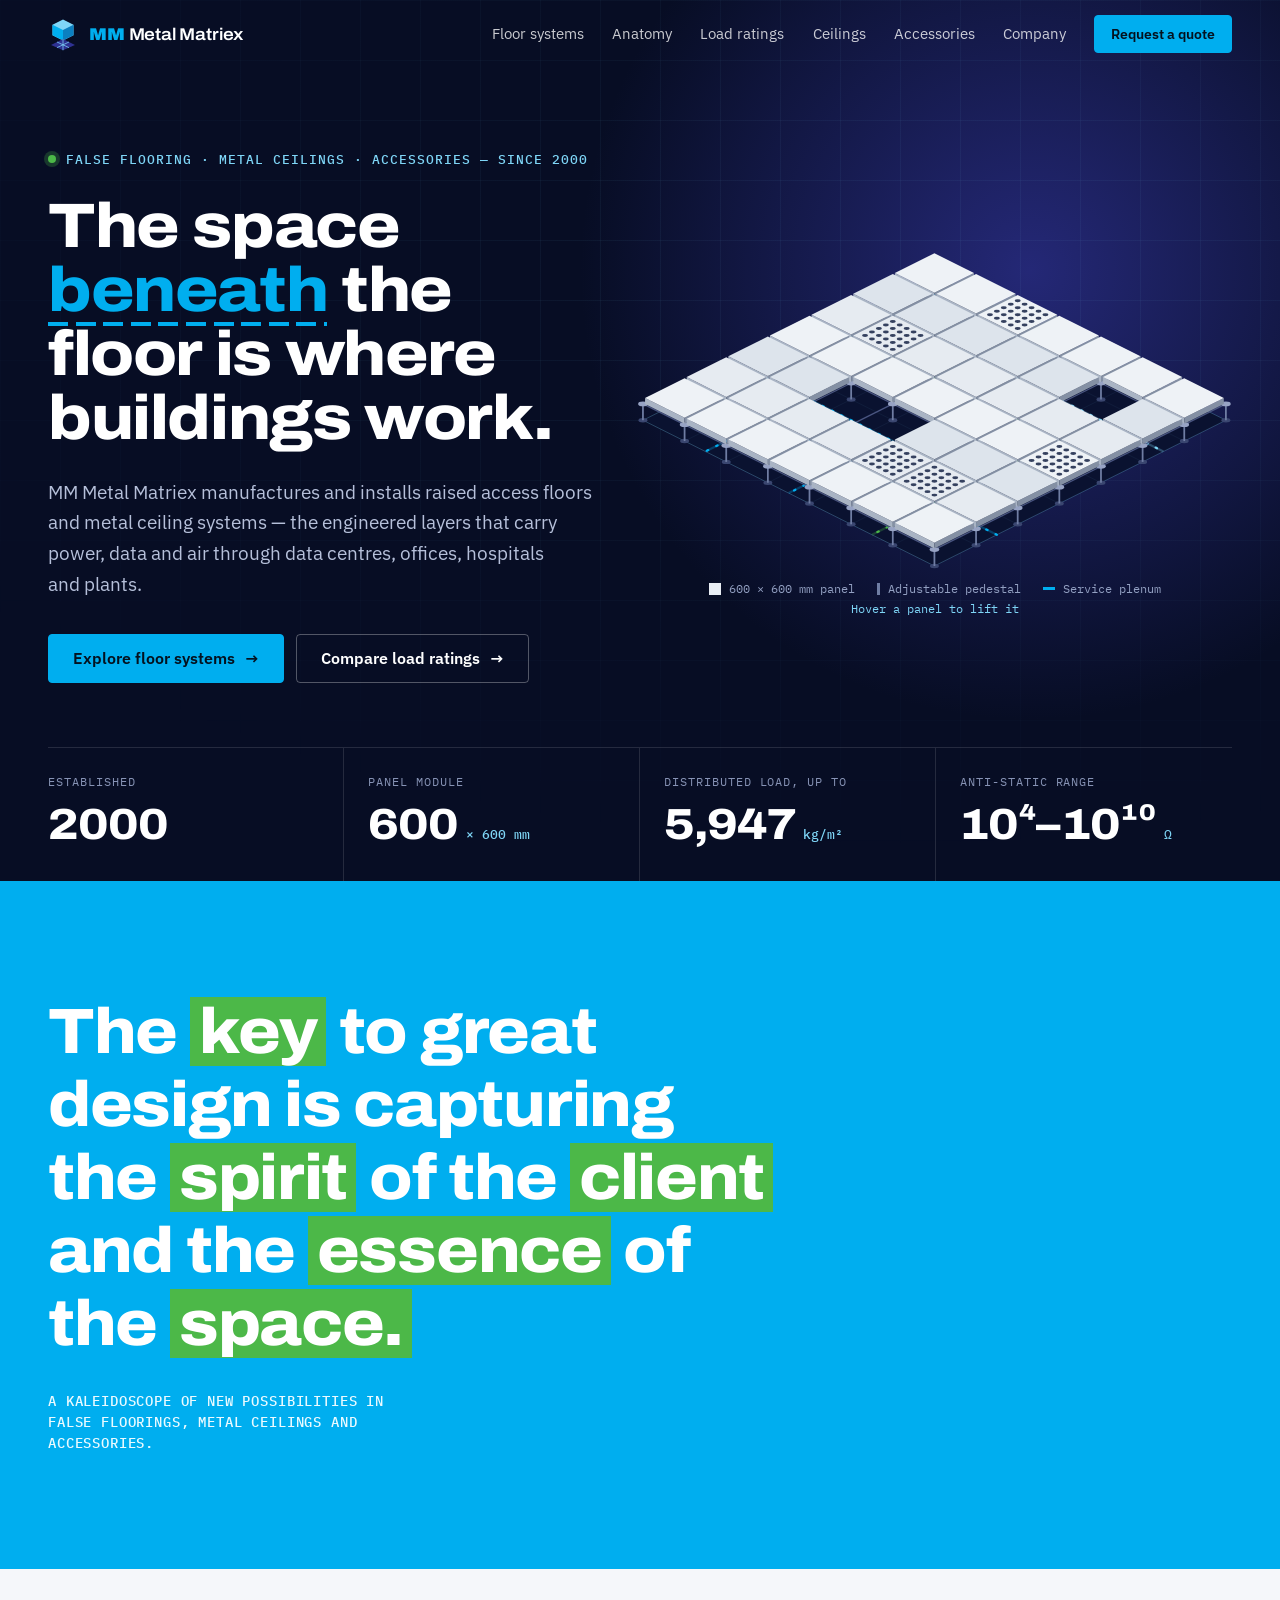
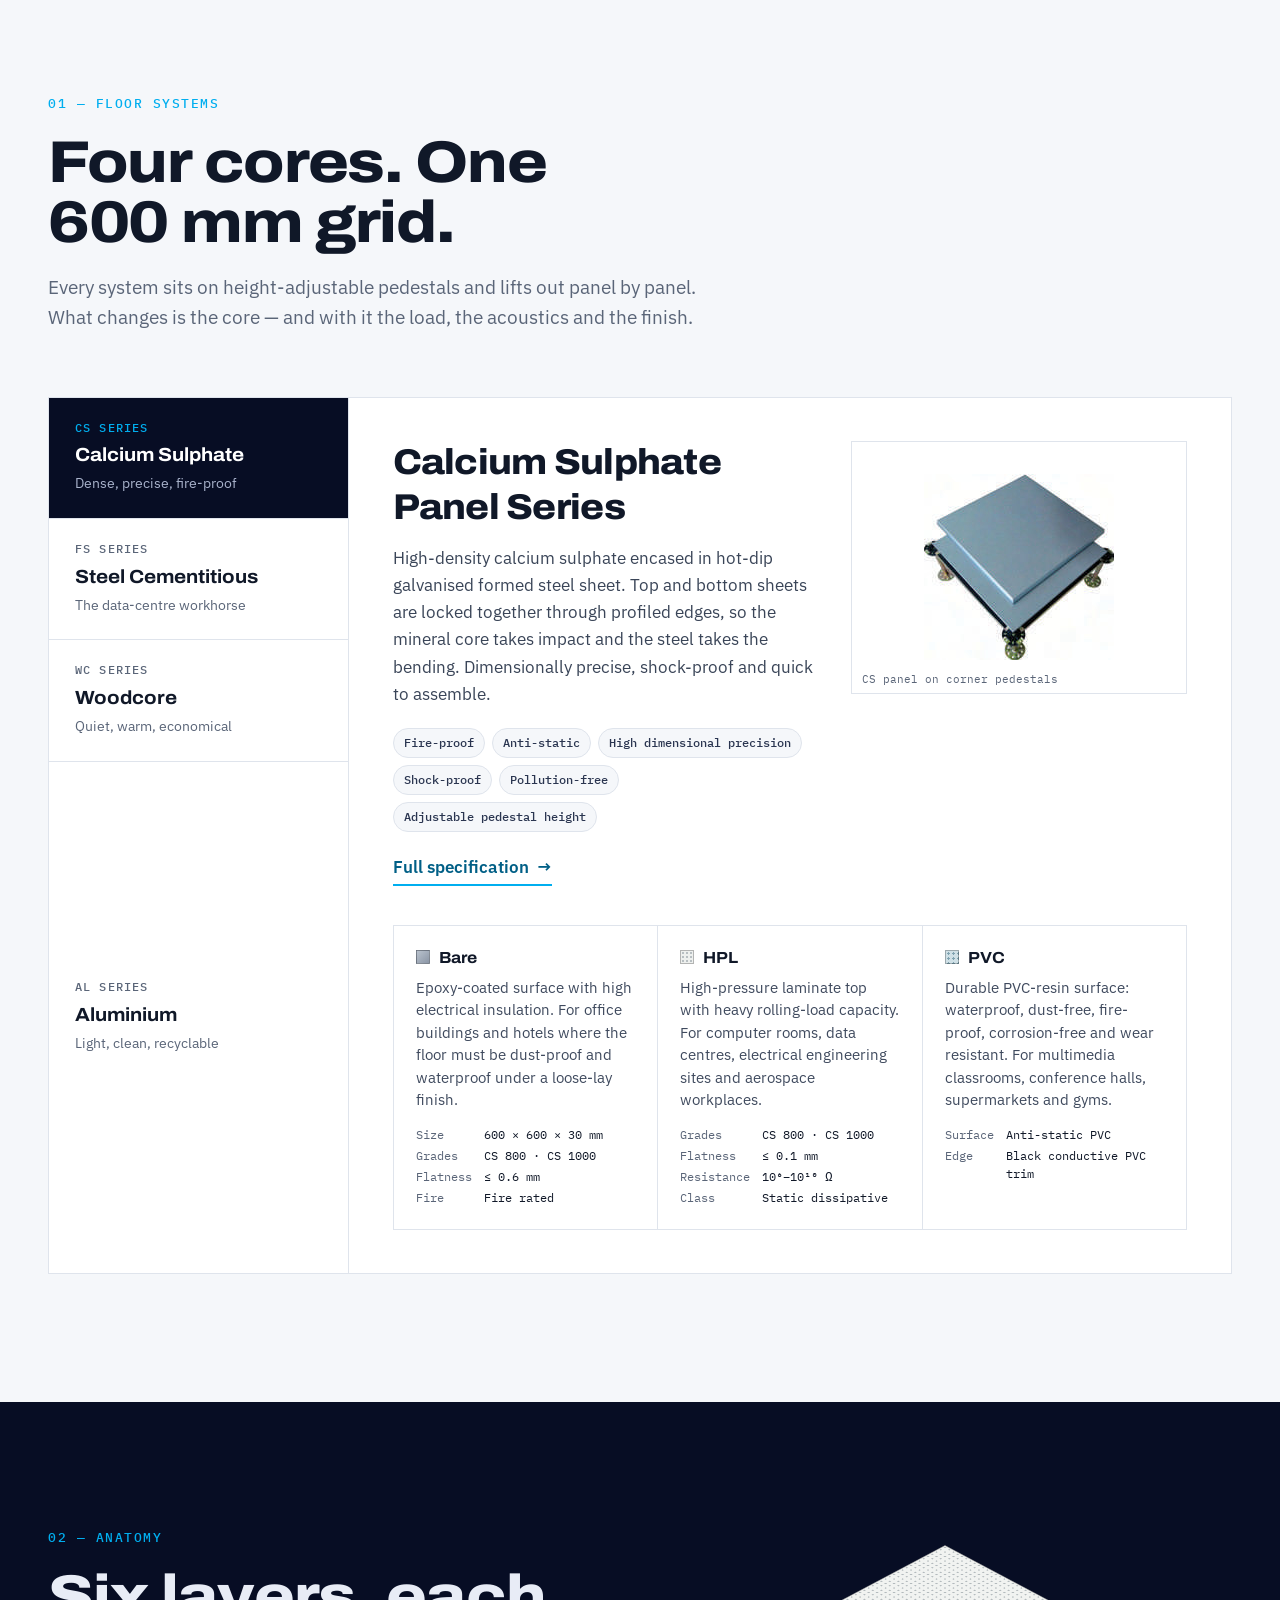
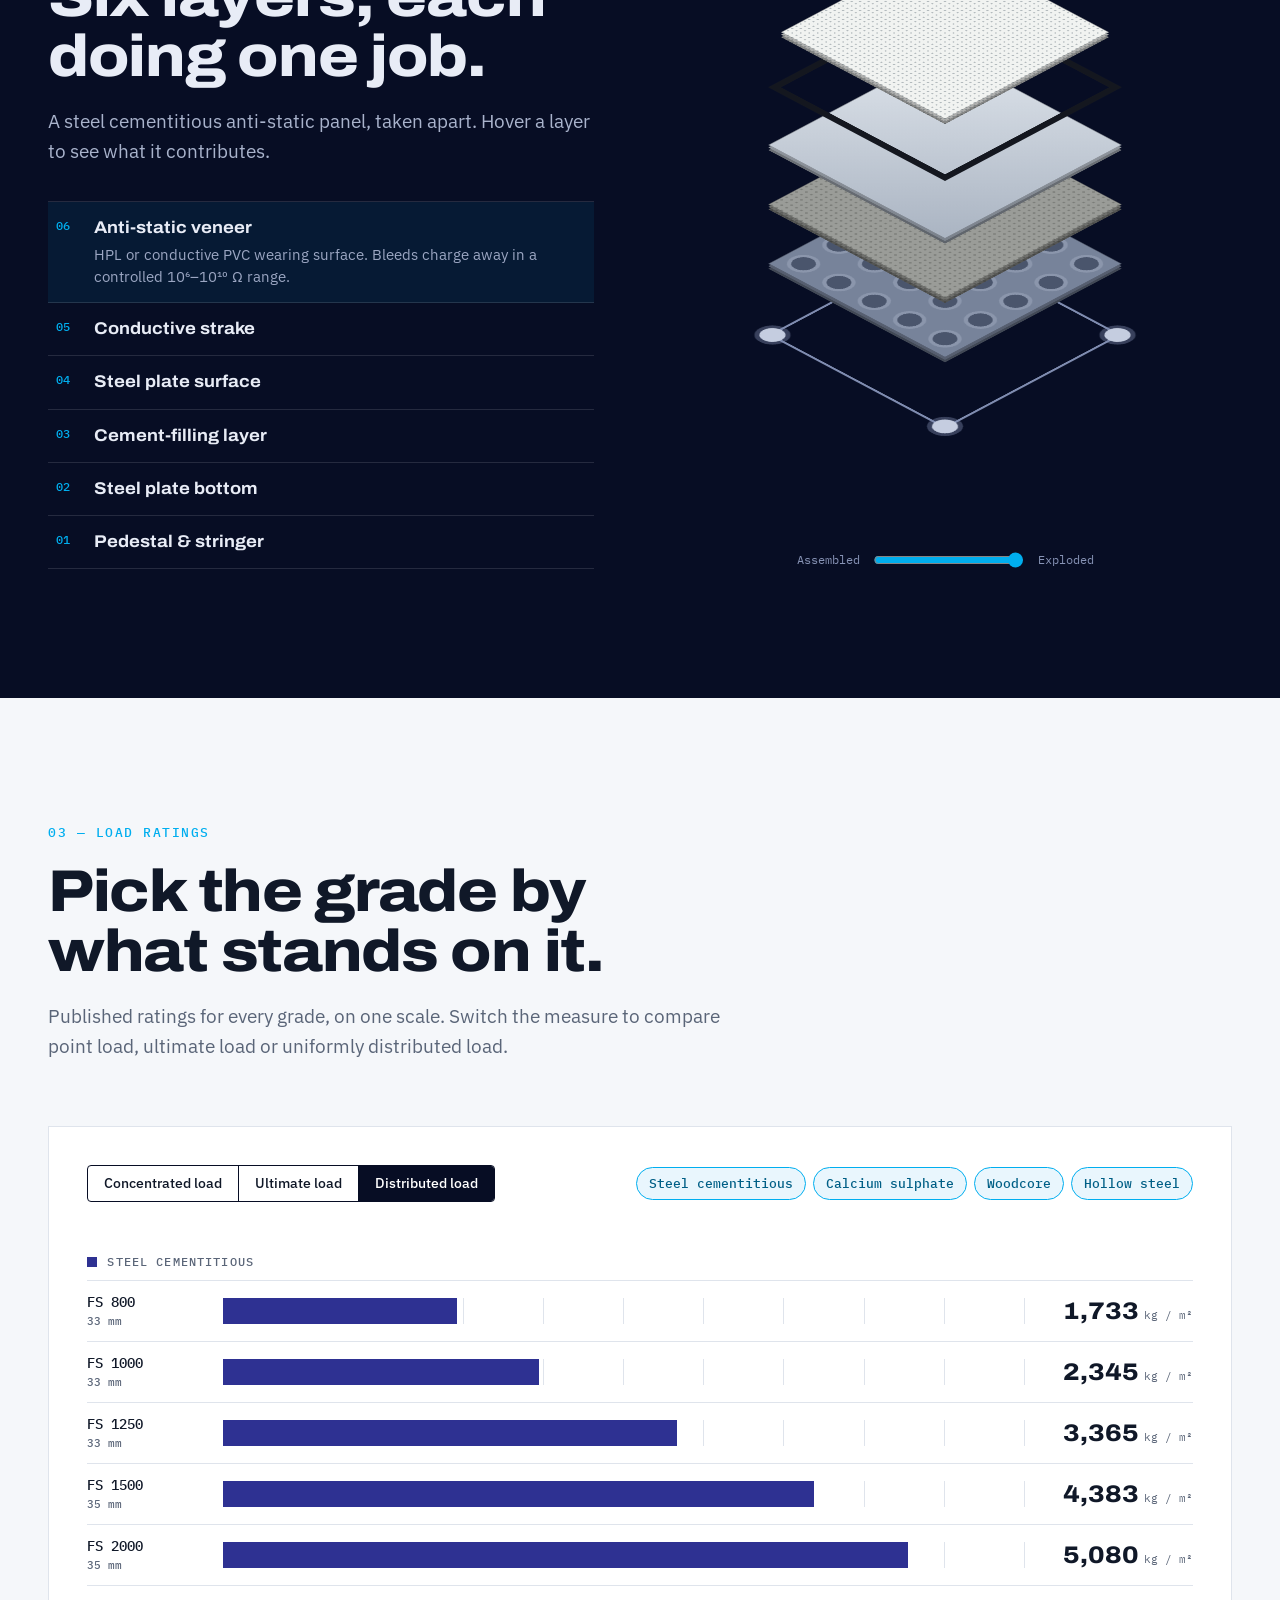
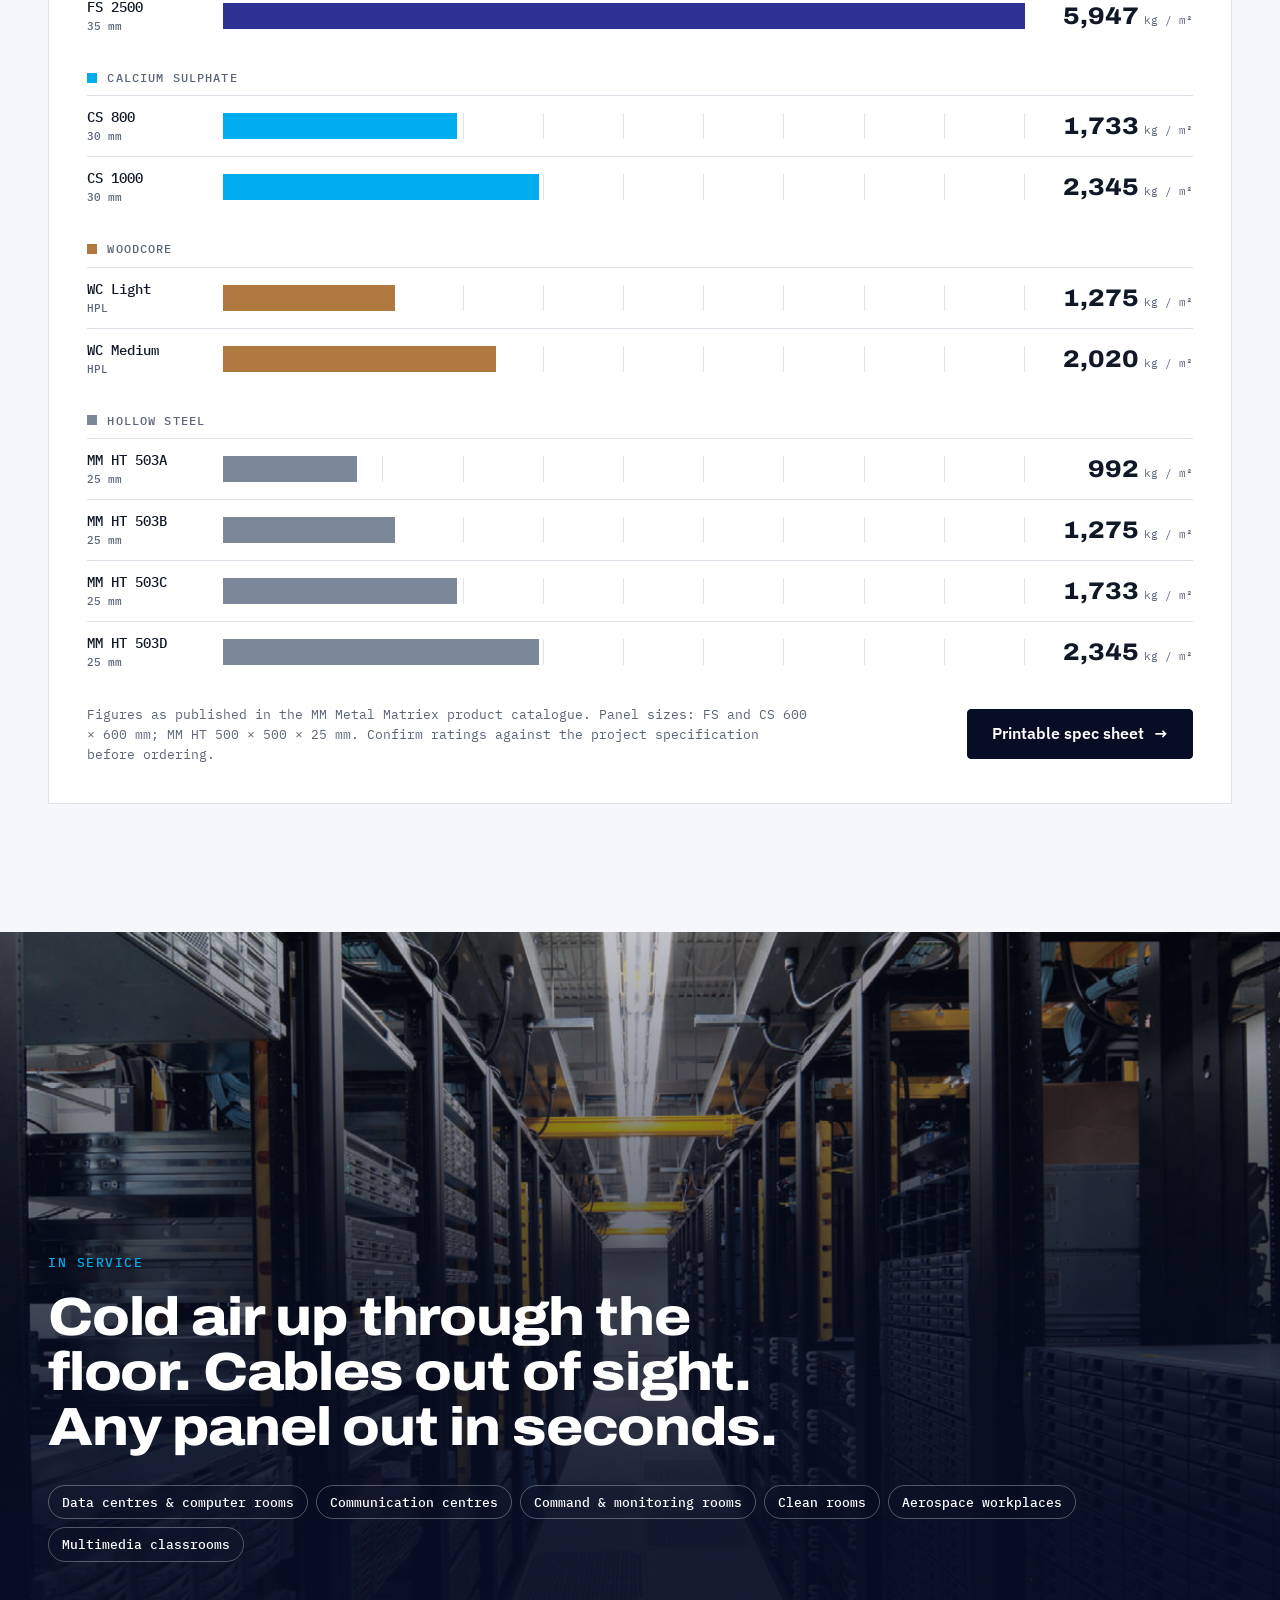
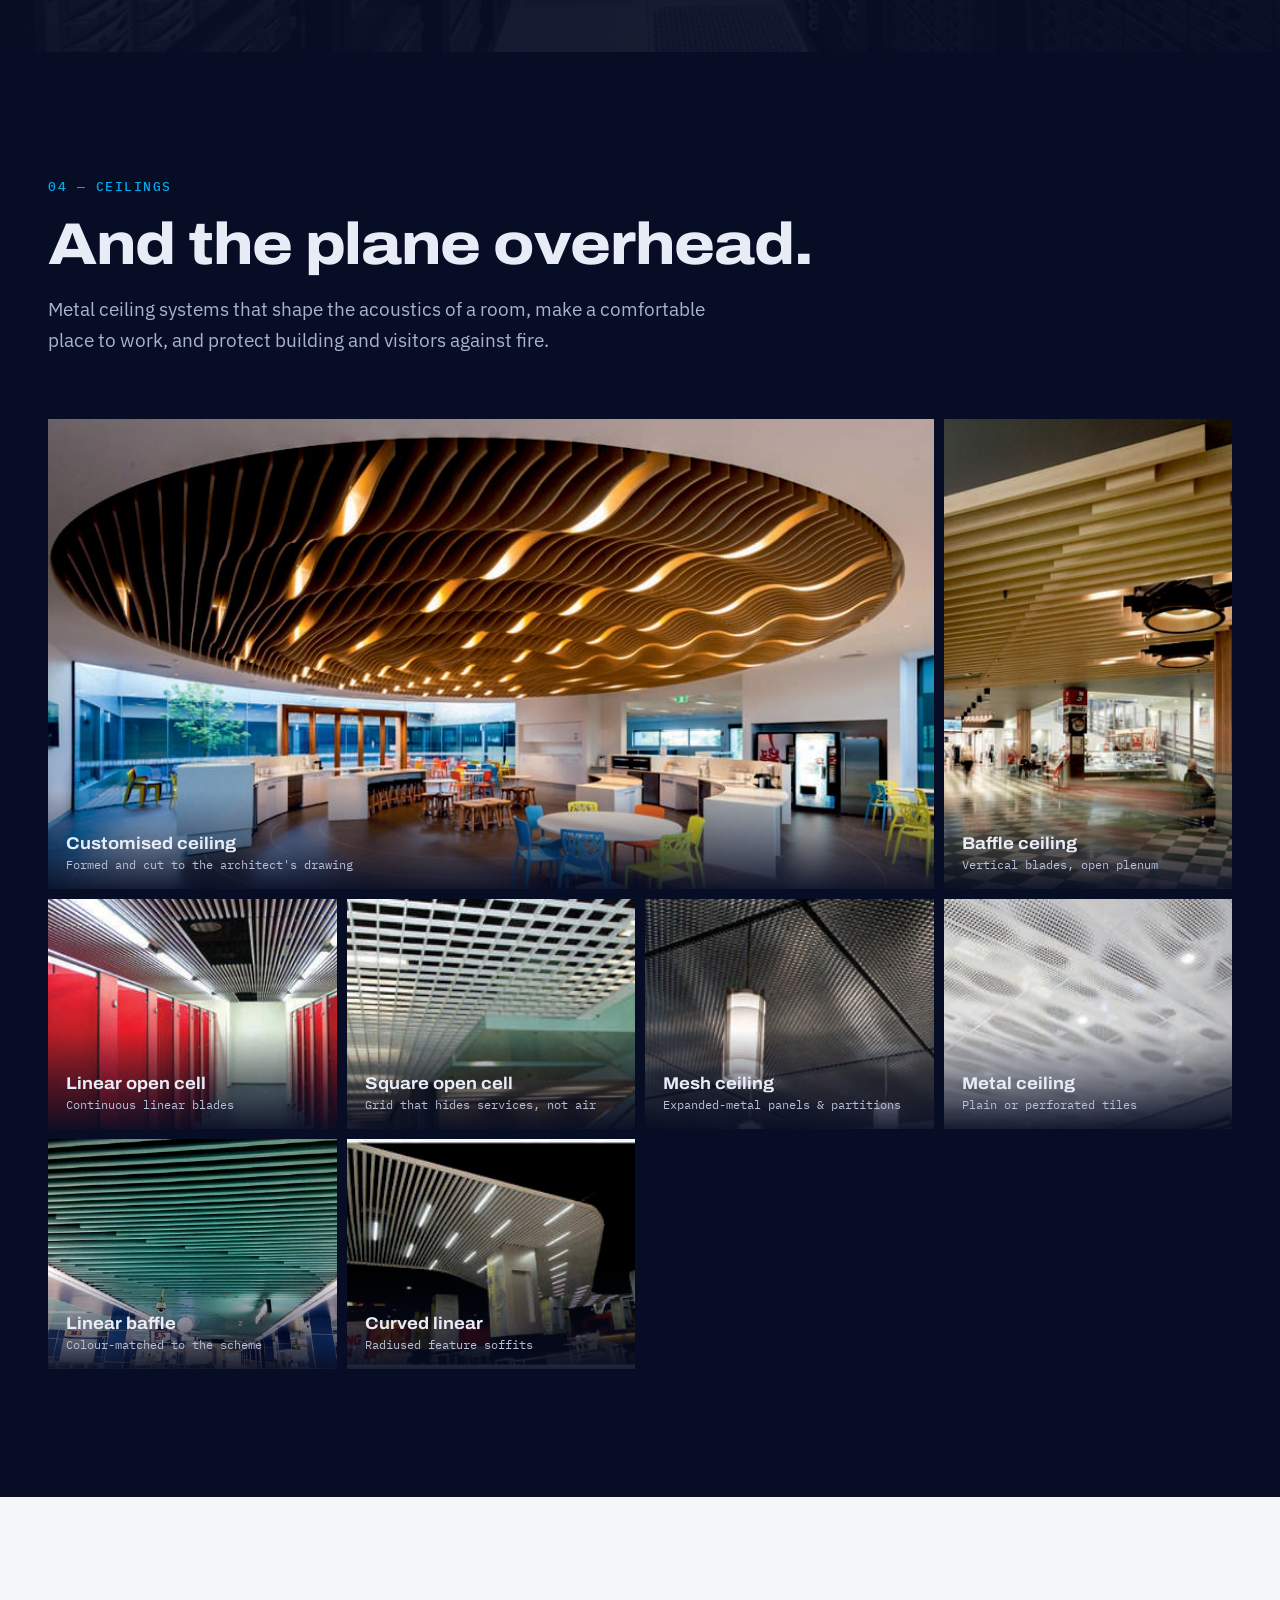
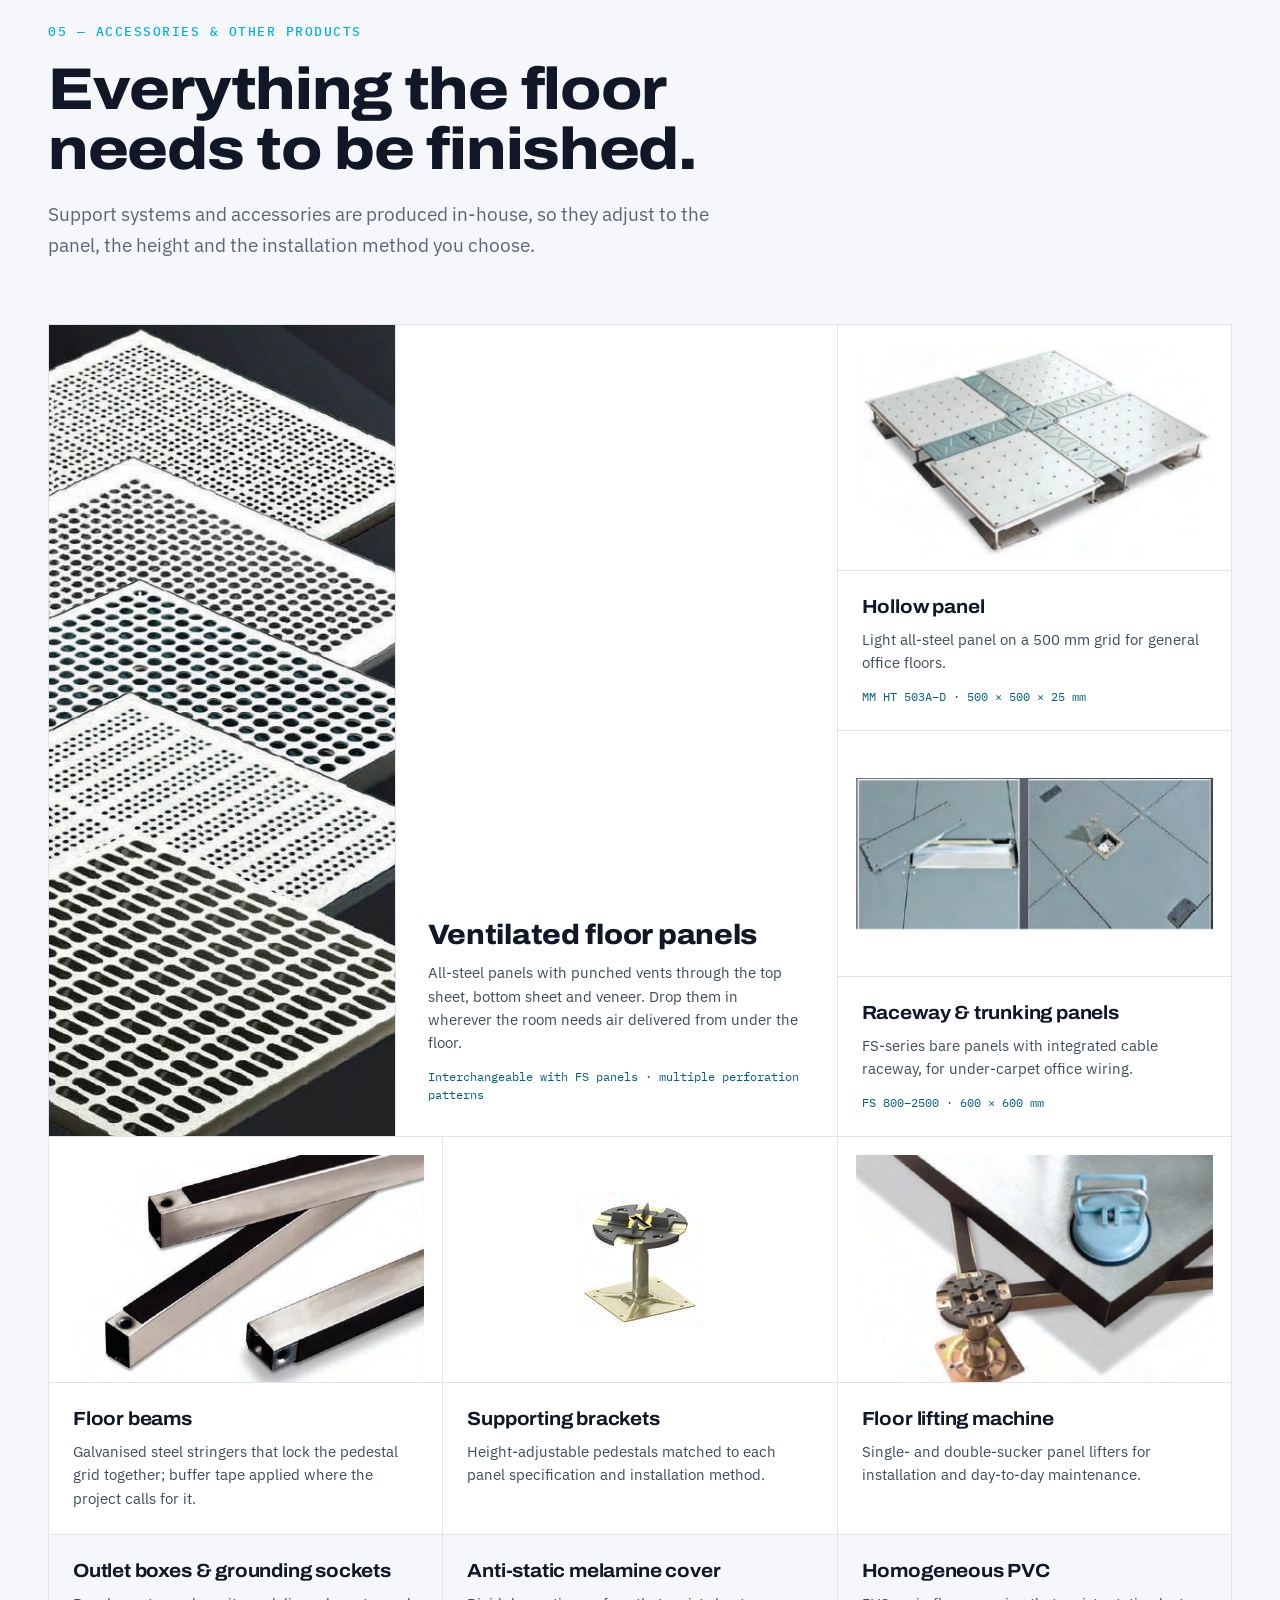
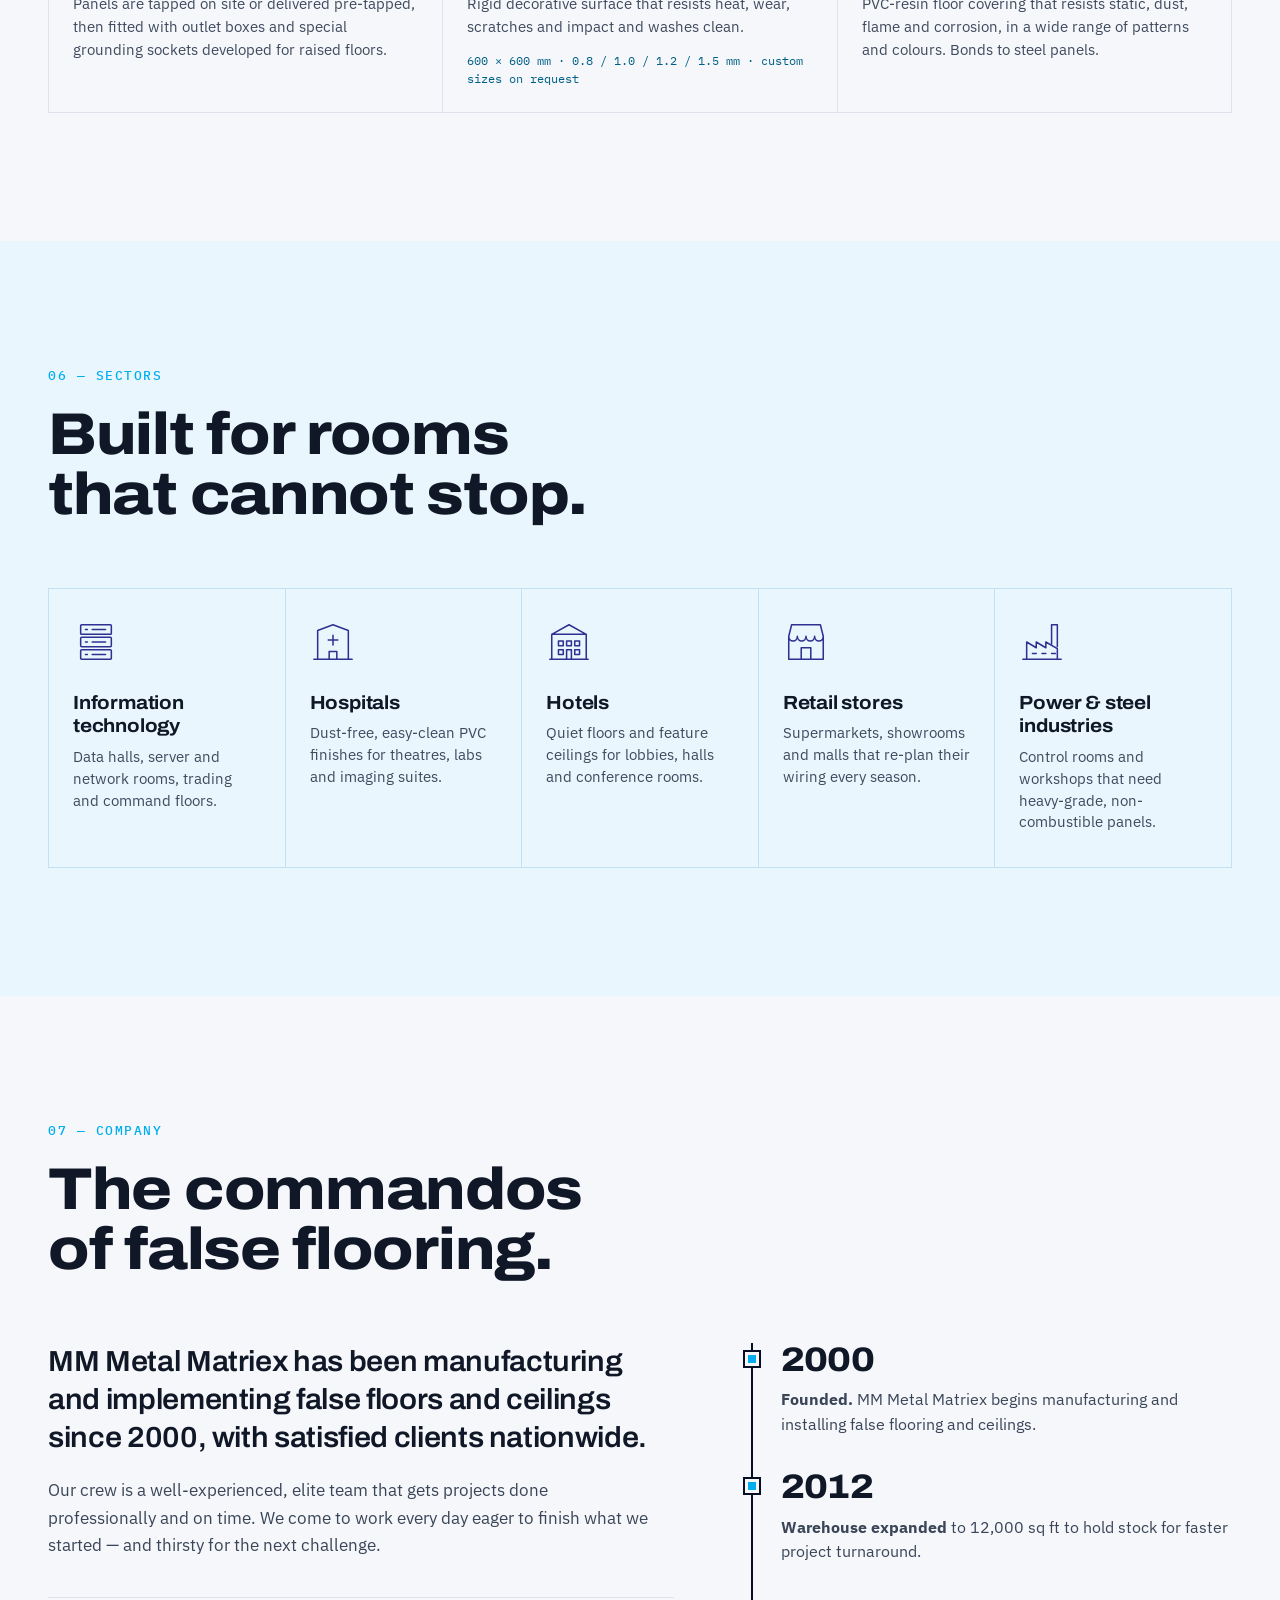
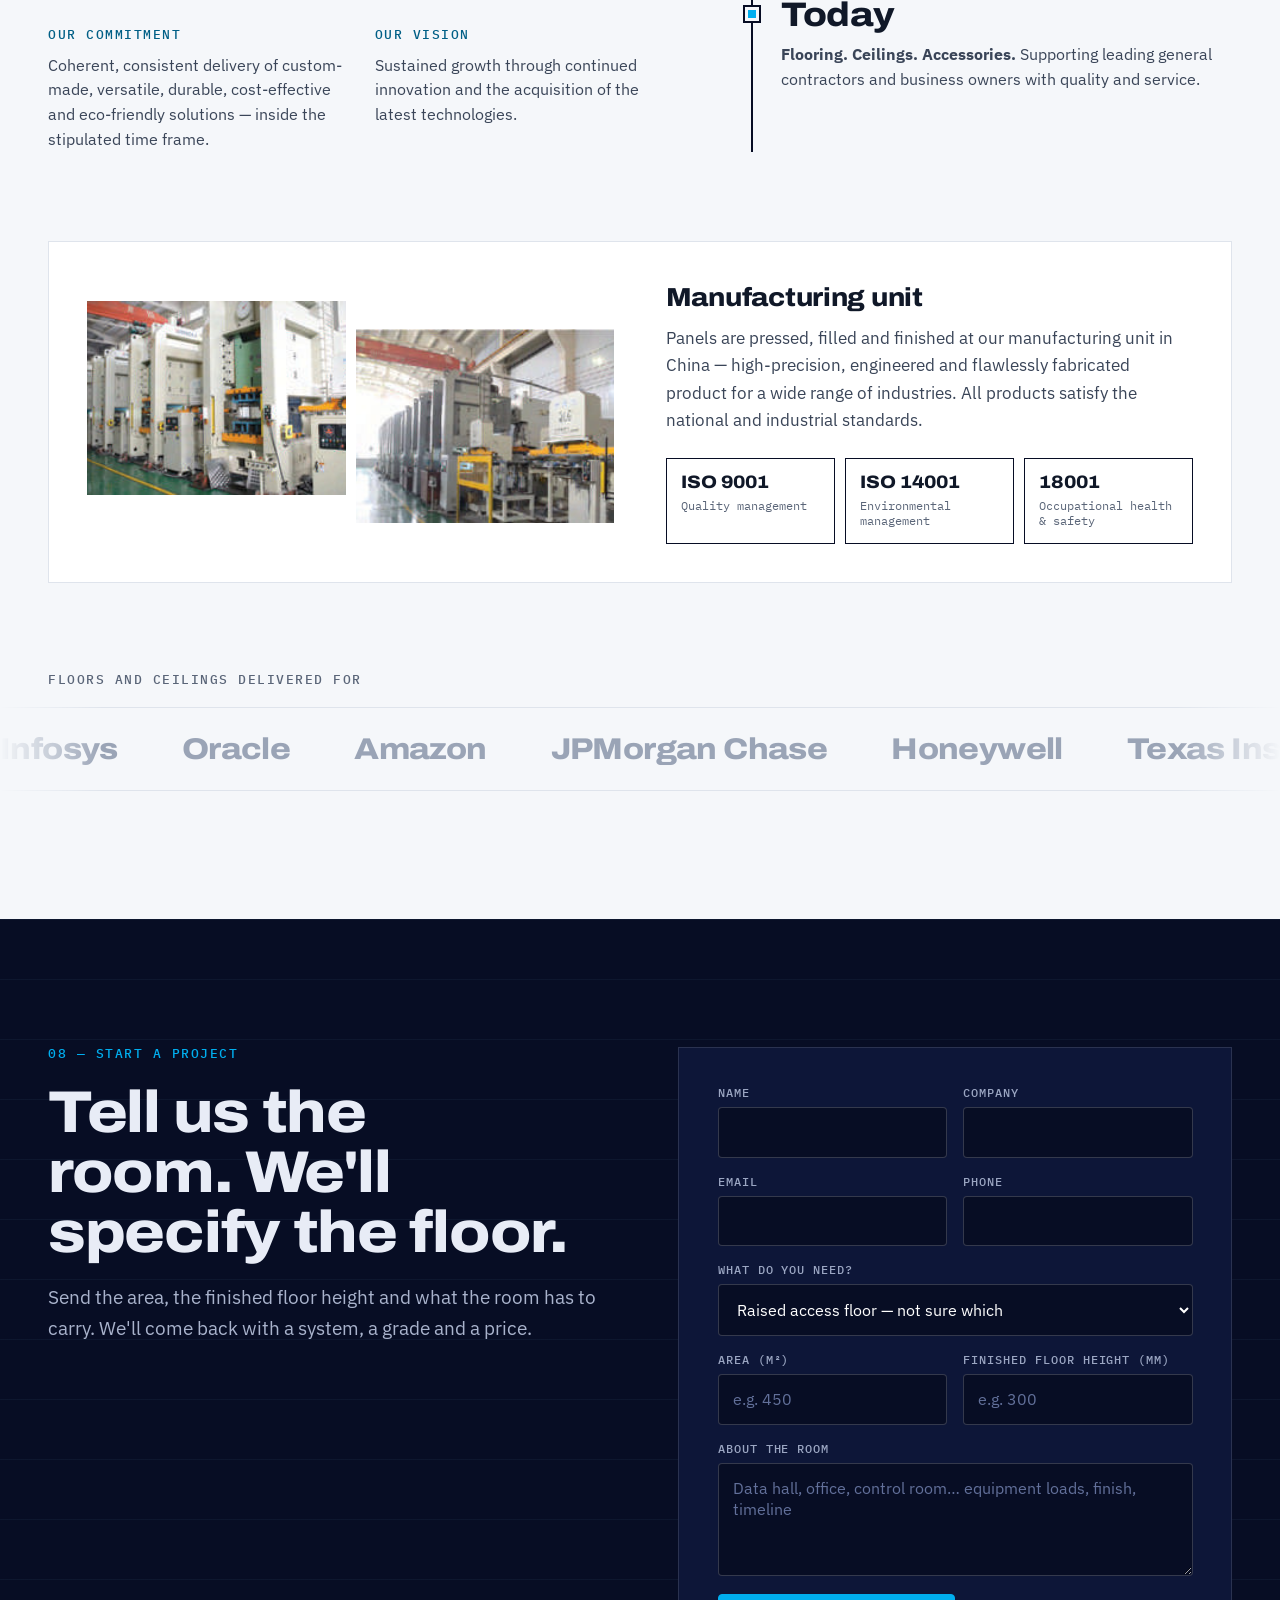
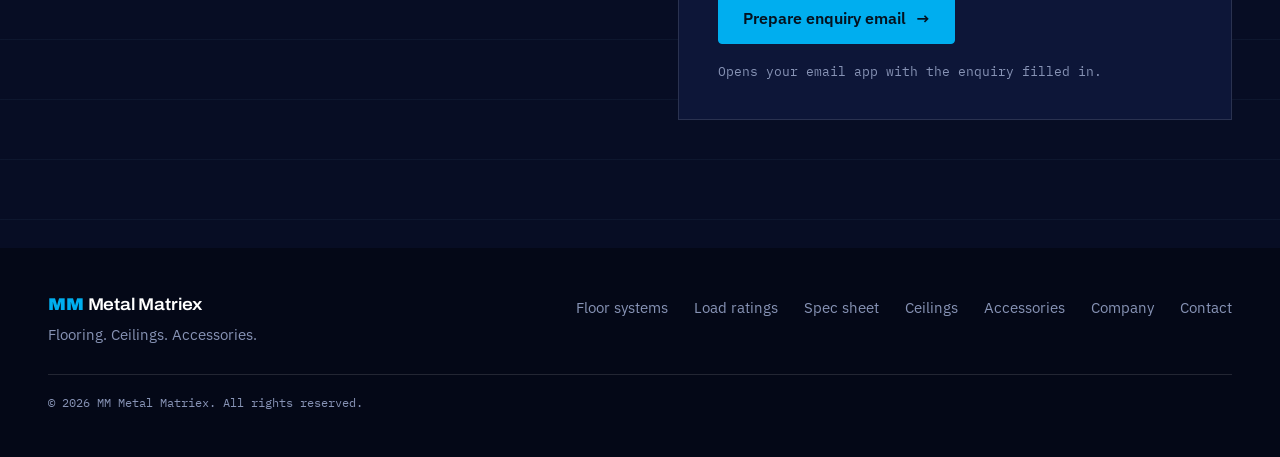
==== commit 6046d1d2: "Add product pages, printable spec sheet and search-engine setup Four static product pages with full " ====
--- a/index.html
+++ b/index.html
@@ -8,7 +8,11 @@
 <meta name="theme-color" content="#070d24">
 <meta property="og:title" content="MM Metal Matriex — Raised Access Floors &amp; Metal Ceilings">
 <meta property="og:description" content="Calcium sulphate, steel cementitious, woodcore and aluminium access floors. Metal ceiling systems. Manufactured, supplied and installed since 2000.">
-<meta property="og:image" content="assets/img/datacenter.jpg">
+<meta property="og:image" content="https://jarvisss007.github.io/METAL-MATRICS/assets/img/datacenter.jpg">
+<meta property="og:type" content="website">
+<meta property="og:url" content="https://jarvisss007.github.io/METAL-MATRICS/">
+<link rel="canonical" href="https://jarvisss007.github.io/METAL-MATRICS/">
+<script type="application/ld+json">{"@context":"https://schema.org","@type":"Organization","name":"MM Metal Matriex","url":"https://jarvisss007.github.io/METAL-MATRICS/","foundingDate":"2000","description":"Manufacturer and installer of raised access floors, metal ceiling systems and accessories.","knowsAbout":["Raised access flooring","False flooring","Metal ceilings","Anti-static flooring"]}</script>
 <link rel="icon" type="image/svg+xml" href="assets/favicon.svg">
 <link rel="preconnect" href="https://fonts.googleapis.com">
 <link rel="preconnect" href="https://fonts.gstatic.com" crossorigin>
@@ -148,7 +152,7 @@
         <div class="chips" id="loadSeries" role="group" aria-label="Series"></div>
       </div>
       <div class="load__chart" id="loadChart"></div>
-      <p class="note">Figures as published in the MM Metal Matriex product catalogue. Panel sizes: FS and CS 600 × 600 mm; MM HT 500 × 500 × 25 mm. Confirm ratings against the project specification before ordering.</p>
+      <div class="load__foot"><p class="note">Figures as published in the MM Metal Matriex product catalogue. Panel sizes: FS and CS 600 × 600 mm; MM HT 500 × 500 × 25 mm. Confirm ratings against the project specification before ordering.</p><a class="btn btn--dark" href="spec-sheet.html">Printable spec sheet</a></div>
     </div>
   </div>
 </section>
@@ -325,7 +329,7 @@
       <p>Flooring. Ceilings. Accessories.</p>
     </div>
     <nav aria-label="Footer">
-      <a href="#systems">Floor systems</a><a href="#loads">Load ratings</a><a href="#ceilings">Ceilings</a><a href="#accessories">Accessories</a><a href="#company">Company</a><a href="#contact">Contact</a>
+      <a href="#systems">Floor systems</a><a href="#loads">Load ratings</a><a href="spec-sheet.html">Spec sheet</a><a href="#ceilings">Ceilings</a><a href="#accessories">Accessories</a><a href="#company">Company</a><a href="#contact">Contact</a>
     </nav>
     <p class="foot__c">© <span id="yr">2026</span> MM Metal Matriex. All rights reserved.</p>
   </div>
--- a/css/styles.css
+++ b/css/styles.css
@@ -330,3 +330,79 @@
   *,*::before,*::after{animation:none!important;transition:none!important}
   .rv{opacity:1;transform:none}
 }
+
+/* ================= inner pages ================= */
+.sub .nav{background:rgba(7,13,36,.92);backdrop-filter:blur(14px)}
+.sec--tight{padding:clamp(48px,6vw,84px) 0}
+.sec--white{background:#fff;border-block:1px solid var(--line)}
+.h2s{font-size:clamp(26px,3vw,38px);margin-bottom:8px}
+.pg-hero{background:var(--ink) linear-gradient(rgba(127,214,247,.05) 1px,transparent 1px) 0 0/60px 60px;color:#fff;padding:clamp(118px,13vw,160px) 0 clamp(48px,6vw,80px)}
+.pg-hero__in{display:grid;grid-template-columns:minmax(0,1.25fr) minmax(0,1fr);gap:clamp(24px,4vw,64px);align-items:center}
+.pg-hero h1{font-size:clamp(34px,4.4vw,60px)}
+.pg-hero .tag{margin-bottom:16px}
+.pg-hero__img{background:#fff;aspect-ratio:4/3;display:grid;place-items:center;padding:22px}
+.pg-hero__img img{max-height:100%;object-fit:contain}
+.pg-hero--slim h1{max-width:18ch}
+.pg-hero--full{min-height:78vh;display:flex;align-items:center}
+.crumbs{font:400 12.5px/1.4 var(--mono);color:#8793b5;margin-bottom:26px}
+.crumbs a:hover{color:#fff}
+.pg-2{display:grid;grid-template-columns:minmax(0,1.5fr) minmax(0,1fr);gap:clamp(24px,5vw,80px);align-items:start}
+.pg-2--mid{grid-template-columns:minmax(0,1fr) minmax(0,1.2fr);align-items:center}
+.pg-p{font-size:18px;color:#2c3648;max-width:64ch}.pg-p+.pg-p{margin-top:16px}
+.props--col{margin-top:38px}
+.build{margin-top:22px;border-top:1px solid var(--line)}
+.build>div{display:grid;grid-template-columns:minmax(0,210px) 1fr;gap:16px;padding:14px 0;border-bottom:1px solid var(--line)}
+.build dt{font:700 16px/1.3 var(--disp);font-stretch:108%}
+.build dd{font-size:15px;color:#3f4a5e}
+.vr{display:grid;grid-template-columns:minmax(0,1fr) minmax(0,1.35fr);gap:clamp(20px,4vw,56px);padding:clamp(24px,3vw,40px) 0;border-top:1px solid var(--line);align-items:start}
+.vr:first-of-type{margin-top:26px}
+.vr h3{font-size:24px;font-weight:800}
+.vr__txt>p{margin-top:12px;color:#3a4558}
+.vr__txt>p.vr__use{font:500 11.5px/1 var(--mono);letter-spacing:.1em;text-transform:uppercase;color:var(--muted);margin-top:24px}
+.vr .props{margin-top:10px}
+.vr__none{font:400 13.5px/1.6 var(--mono);color:var(--muted);border:1px dashed #c3cad6;padding:20px}
+.tblw{overflow-x:auto;border:1px solid var(--line);background:#fff}
+.tbl{width:100%;border-collapse:collapse;font:400 14px/1.3 var(--mono);font-variant-numeric:tabular-nums}
+.tbl th,.tbl td{padding:12px 14px;text-align:right;border-bottom:1px solid var(--line);white-space:nowrap}
+.tbl th:first-child{text-align:left}
+.tbl thead th{background:var(--navy);color:#fff;font:600 12.5px/1.3 var(--body);vertical-align:top;border:0}
+.tbl thead small{display:block;font:400 11px/1.4 var(--mono);opacity:.75;margin-top:3px}
+.tbl tbody th{font-weight:500}
+.tbl tbody tr:nth-child(even){background:#f3f5f9}
+.tbl tfoot th,.tbl tfoot td{background:var(--tint);font-size:12.5px;white-space:normal}
+.tbl tfoot th{font-weight:500;color:#005f86}
+.tbl tr:last-child>*{border-bottom:0}
+.cta-band{background:var(--cyan);color:#fff;padding:clamp(40px,5vw,72px) 0}
+.cta-band__in{display:flex;flex-wrap:wrap;gap:24px;justify-content:space-between;align-items:center}
+.cta-band h2{font-size:clamp(26px,3.2vw,42px)}
+.cta-band p{margin-top:8px;color:#eafaff}
+.cta-band .btn{background:var(--ink);border-color:var(--ink);color:#fff}.cta-band .btn:hover{background:var(--ink-3);box-shadow:none}
+.pager{display:grid;grid-template-columns:1fr 1fr;gap:1px;background:var(--line);border:1px solid var(--line);margin-block:clamp(40px,5vw,72px)}
+.pager a{background:#fff;padding:24px;transition:background .2s}.pager a:hover{background:var(--tint)}
+.pager a:last-child{text-align:right}
+.pager small{display:block;font:500 11.5px/1 var(--mono);letter-spacing:.1em;text-transform:uppercase;color:var(--muted);margin-bottom:8px}
+.pager b{font:800 22px/1.2 var(--disp);font-stretch:110%}
+.sheet h2{margin-top:44px}.sheet h2:first-of-type{margin-top:0}
+.sheet h3{font:500 12.5px/1.4 var(--mono);letter-spacing:.06em;text-transform:uppercase;color:#005f86;margin:20px 0 10px}
+.sheet .tblw{max-width:920px}
+.sheet__head{display:none}
+.more{display:inline-flex;gap:8px;margin-top:22px;font-weight:600;color:#005f86;border-bottom:2px solid var(--cyan);padding-bottom:3px}
+.more:hover{color:var(--navy)}
+.load__foot{display:flex;flex-wrap:wrap;gap:16px 28px;align-items:center;justify-content:space-between;margin-top:22px}
+.load__foot .note{margin:0;flex:1 1 420px}
+.btn--dark{background:var(--ink);border-color:var(--ink);color:#fff}.btn--dark:hover{background:var(--ink-3);box-shadow:none}
+@media (max-width:1020px){.pg-hero__in,.pg-2,.pg-2--mid,.vr{grid-template-columns:1fr}.props--col{margin-top:0}}
+@media (max-width:700px){.build>div{grid-template-columns:1fr;gap:4px}.tbl th,.tbl td{padding:10px}.pager b{font-size:18px}}
+@media print{
+  @page{margin:14mm}
+  body{background:#fff;font-size:11pt}
+  .nav,.foot,.pg-hero,.skip,.cta-band,.pager{display:none!important}
+  .sec{padding:0!important}.wrap{width:100%}
+  .sheet__head{display:flex;justify-content:space-between;align-items:baseline;border-bottom:2px solid #000;padding-bottom:8px;margin-bottom:18px;font:400 10pt var(--mono)}
+  .sheet__head b{font:800 16pt var(--disp)}
+  .sheet h2{font-size:14pt;margin-top:18pt;break-after:avoid}.sheet h3{break-after:avoid;margin:10pt 0 5pt}
+  .tblw{overflow:visible;break-inside:avoid;max-width:none!important}
+  .tbl{font-size:9pt}.tbl th,.tbl td{padding:5pt 8pt}
+  .tbl thead th,.tbl tfoot th,.tbl tfoot td,.tbl tbody tr:nth-child(even){-webkit-print-color-adjust:exact;print-color-adjust:exact}
+  .rv{opacity:1!important;transform:none!important}
+}
